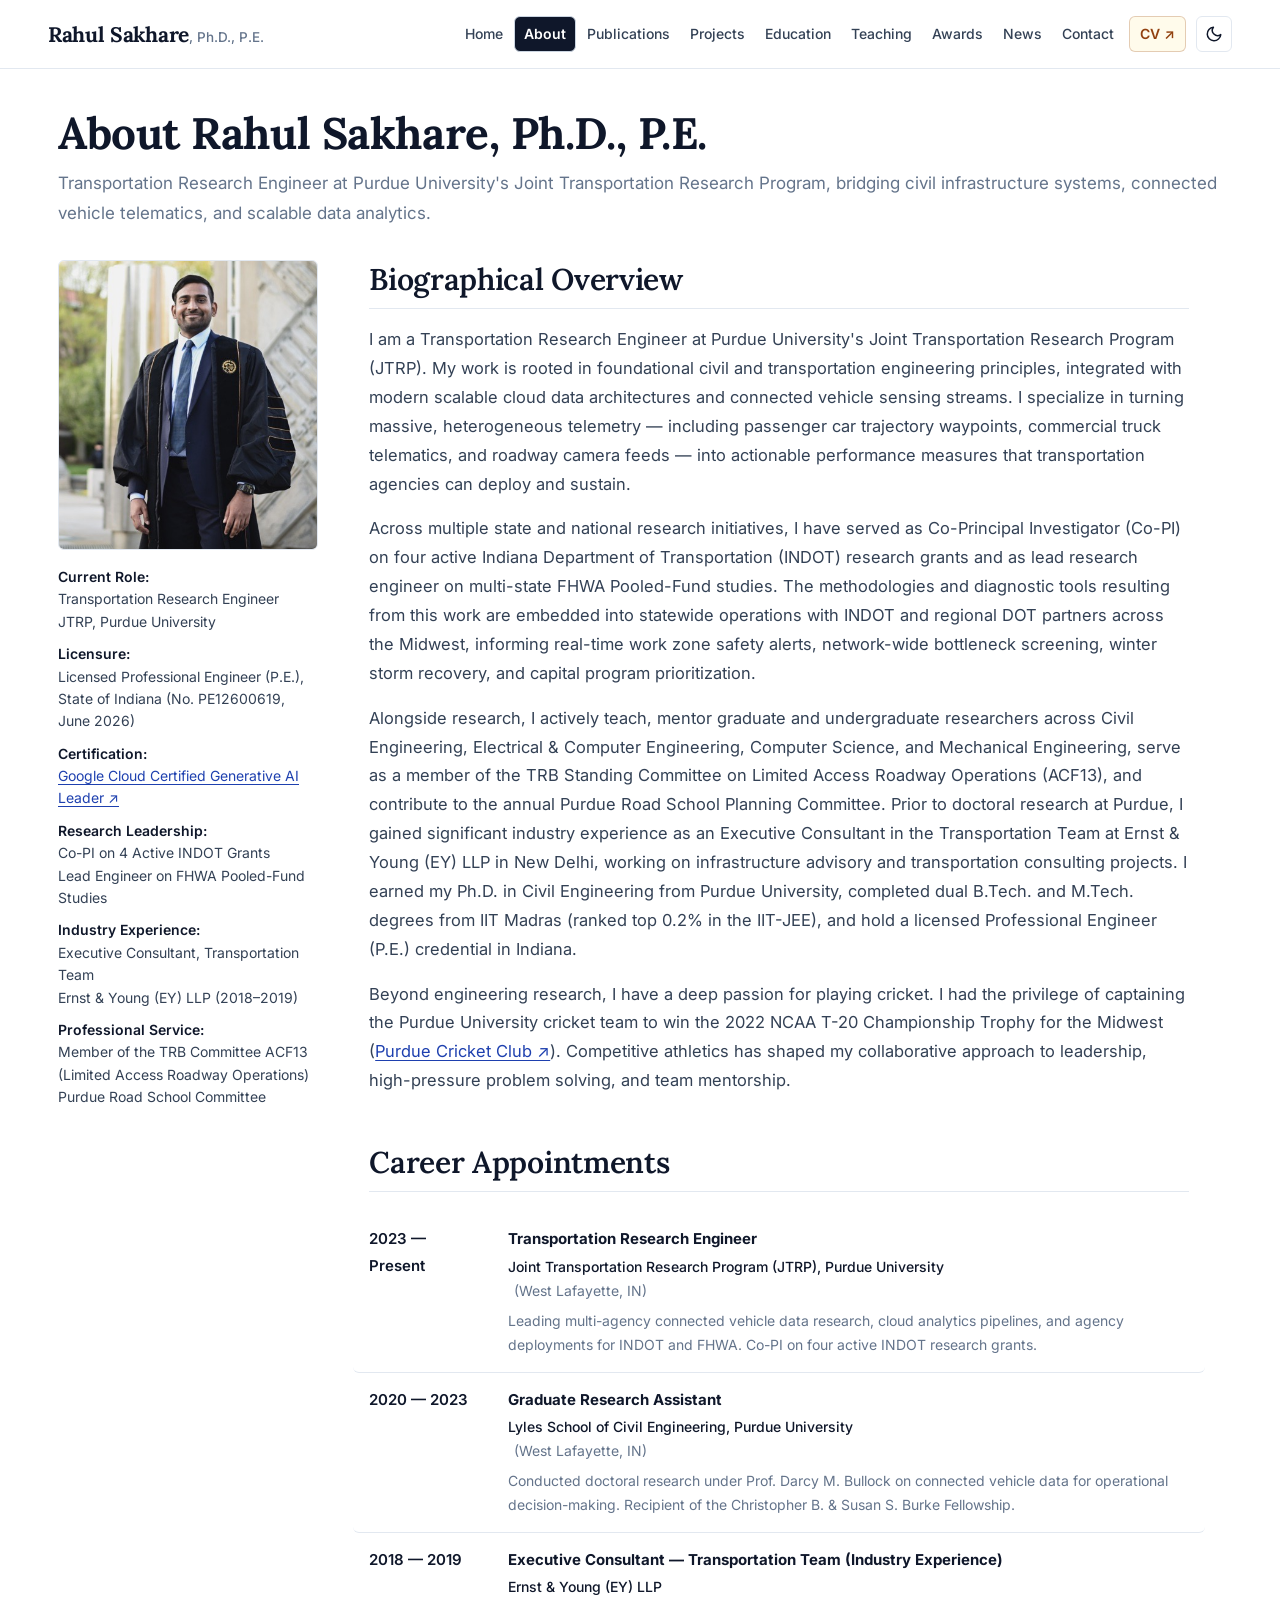
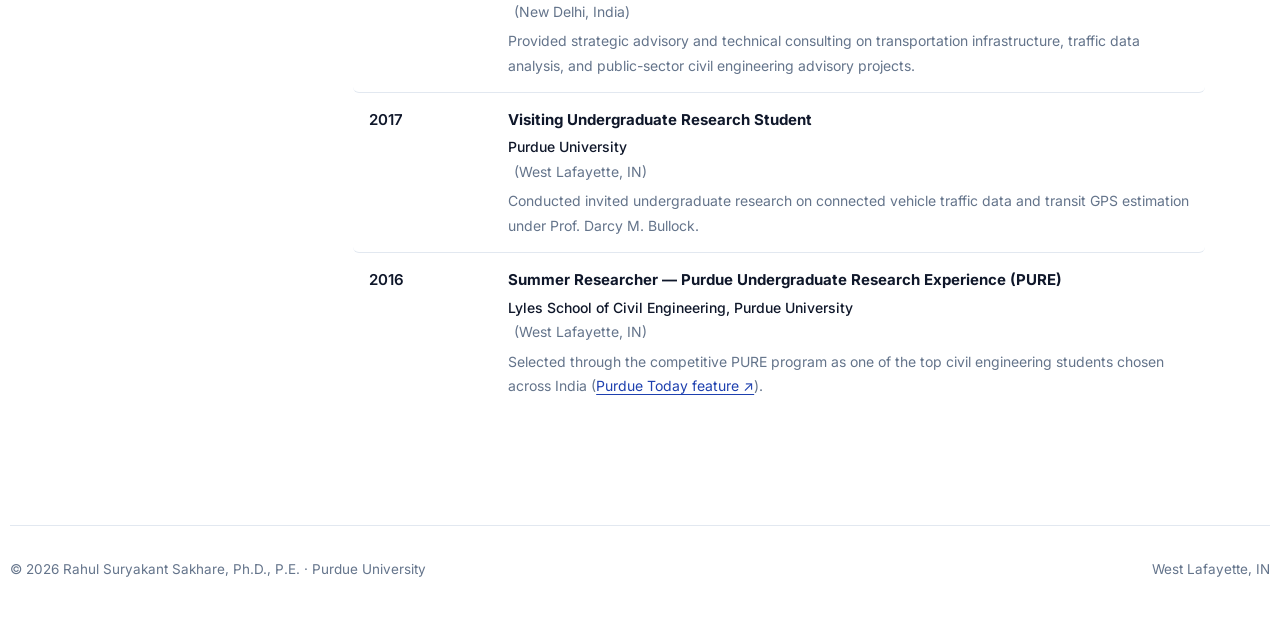
==== about.html @ 265e8f44 "Add distinct gold left border indicator for first-authored publications" ====
<!DOCTYPE html>
<html lang="en">
<head>
<meta charset="utf-8">
<meta name="viewport" content="width=device-width, initial-scale=1.0">
<title>About | Rahul Sakhare, Ph.D., P.E.</title>
<meta name="description" content="Biographical background, academic appointments, and research trajectory of Rahul Sakhare, Ph.D., P.E., Purdue University.">
<link rel="canonical" href="https://rahul-sakhare.github.io/research/about.html">

<!-- Open Graph / Social Sharing Meta Tags -->
<meta property="og:type" content="website">
<meta property="og:site_name" content="Rahul Sakhare, Ph.D., P.E. — Academic Research Profile">
<meta property="og:title" content="About | Rahul Sakhare, Ph.D., P.E.">
<meta property="og:description" content="Biographical background, academic appointments, and research trajectory of Rahul Sakhare, Ph.D., P.E., Purdue University.">
<meta property="og:url" content="https://rahul-sakhare.github.io/research/about.html">
<meta property="og:image" content="https://rahul-sakhare.github.io/research/assets/img/sakhare_headshot.jpg">
<meta property="og:image:alt" content="Portrait photograph of Rahul Sakhare, Ph.D., P.E., Transportation Research Engineer at Purdue University">
<meta property="og:image:width" content="1080">
<meta property="og:image:height" content="720">

<!-- Twitter Card Meta Tags -->
<meta name="twitter:card" content="summary_large_image">
<meta name="twitter:title" content="About | Rahul Sakhare, Ph.D., P.E.">
<meta name="twitter:description" content="Biographical background, academic appointments, and research trajectory of Rahul Sakhare, Ph.D., P.E., Purdue University.">
<meta name="twitter:image" content="https://rahul-sakhare.github.io/research/assets/img/sakhare_headshot.jpg">
<meta name="twitter:image:alt" content="Portrait photograph of Rahul Sakhare, Ph.D., P.E., Transportation Research Engineer at Purdue University">

<link rel="preconnect" href="https://fonts.googleapis.com">
<link rel="preconnect" href="https://fonts.gstatic.com" crossorigin>
<link href="https://fonts.googleapis.com/css2?family=Lora:ital,wght@0,500;0,600;0,700;1,400;1,500&family=Inter:wght@400;500;600;700&display=swap" rel="stylesheet">
<link rel="stylesheet" href="styles.css?v=9.3">
<script>
(function(){
  var t = localStorage.getItem('theme');
  if (!t) {
    t = window.matchMedia('(prefers-color-scheme: dark)').matches ? 'dark' : 'light';
  }
  document.documentElement.setAttribute('data-theme', t);
})();
</script>
</head>
<body class="sub"><header class="site-head" id="site-head">
  <nav class="wrap nav" aria-label="Primary">
    <a class="brand" href="index.html">Rahul Sakhare<span class="creds">, Ph.D., P.E.</span></a>
    <div class="nav-right">
      <ul class="nav-links"><li><a href="index.html">Home</a></li><li><a href="about.html" class="active">About</a></li><li><a href="publications.html">Publications</a></li><li><a href="projects.html">Projects</a></li><li><a href="education.html">Education</a></li><li><a href="teaching.html">Teaching</a></li><li><a href="awards.html">Awards</a></li><li><a href="news.html">News</a></li><li><a href="contact.html">Contact</a></li><li><a class="cv" href="assets/Sakhare_CV.pdf" target="_blank" rel="noopener">CV ↗</a></li></ul>
      <button class="theme-toggle" id="theme-toggle" aria-label="Toggle dark theme" title="Toggle dark theme" type="button">
        <svg class="icon-sun" viewBox="0 0 24 24" fill="none" stroke="currentColor" stroke-width="2" stroke-linecap="round" stroke-linejoin="round" aria-hidden="true"><circle cx="12" cy="12" r="4"></circle><path d="M12 2v2M12 20v2M4.93 4.93l1.41 1.41M17.66 17.66l1.41 1.41M2 12h2M20 12h2M6.34 17.66l-1.41 1.41M19.07 4.93l-1.41 1.41"></path></svg>
        <svg class="icon-moon" viewBox="0 0 24 24" fill="none" stroke="currentColor" stroke-width="2" stroke-linecap="round" stroke-linejoin="round" aria-hidden="true"><path d="M21 12.79A9 9 0 1 1 11.21 3 7 7 0 0 0 21 12.79z"></path></svg>
      </button>
      <button class="nav-toggle" aria-label="Menu" aria-expanded="false" type="button">☰</button>
    </div>
  </nav>
</header>
<main>
  <section class="wrap" style="padding-top:36px">
    <h1>About Rahul Sakhare, Ph.D., P.E.</h1>
    <p style="font-size:17px;color:var(--ink-muted);margin-bottom:32px">
      Transportation Research Engineer at Purdue University's Joint Transportation Research Program, bridging civil infrastructure systems, connected vehicle telematics, and scalable data analytics.
    </p>

    <div class="profile-grid">
      <aside class="profile-sidebar">
        <div class="profile-photo-frame portrait-frame">
          <img src="assets/img/sakhare_about.png" alt="Portrait photograph of Dr. Rahul Sakhare in Purdue University doctoral academic regalia (black gown and doctoral hood)" width="422" height="471">
        </div>
        <div class="profile-sidebar-meta">
          <p><b>Current Role:</b><br>Transportation Research Engineer<br>JTRP, Purdue University</p>
          <p><b>Licensure:</b><br>Licensed Professional Engineer (P.E.), State of Indiana (No. PE12600619, June 2026)</p>
          <p><b>Certification:</b><br><a href="https://www.credly.com/badges/5c0f6fa1-c2d6-4c57-a6d4-d926aecd16b2/public_url" target="_blank" rel="noopener">Google Cloud Certified Generative AI Leader ↗</a></p>
          <p><b>Research Leadership:</b><br>Co-PI on 4 Active INDOT Grants<br>Lead Engineer on FHWA Pooled-Fund Studies</p>
          <p><b>Industry Experience:</b><br>Executive Consultant, Transportation Team<br>Ernst &amp; Young (EY) LLP (2018–2019)</p>
          <p><b>Professional Service:</b><br>Member of the TRB Committee ACF13 (Limited Access Roadway Operations)<br>Purdue Road School Committee</p>
        </div>
      </aside>

      <div class="profile-bio">
        <h2>Biographical Overview</h2>
        <p>
          I am a Transportation Research Engineer at Purdue University's Joint Transportation Research Program (JTRP). My work is rooted in foundational civil and transportation engineering principles, integrated with modern scalable cloud data architectures and connected vehicle sensing streams. I specialize in turning massive, heterogeneous telemetry — including passenger car trajectory waypoints, commercial truck telematics, and roadway camera feeds — into actionable performance measures that transportation agencies can deploy and sustain.
        </p>
        <p>
          Across multiple state and national research initiatives, I have served as Co-Principal Investigator (Co-PI) on four active Indiana Department of Transportation (INDOT) research grants and as lead research engineer on multi-state FHWA Pooled-Fund studies. The methodologies and diagnostic tools resulting from this work are embedded into statewide operations with INDOT and regional DOT partners across the Midwest, informing real-time work zone safety alerts, network-wide bottleneck screening, winter storm recovery, and capital program prioritization.
        </p>
        <p>
          Alongside research, I actively teach, mentor graduate and undergraduate researchers across Civil Engineering, Electrical &amp; Computer Engineering, Computer Science, and Mechanical Engineering, serve as a member of the TRB Standing Committee on Limited Access Roadway Operations (ACF13), and contribute to the annual Purdue Road School Planning Committee. Prior to doctoral research at Purdue, I gained significant industry experience as an Executive Consultant in the Transportation Team at Ernst &amp; Young (EY) LLP in New Delhi, working on infrastructure advisory and transportation consulting projects. I earned my Ph.D. in Civil Engineering from Purdue University, completed dual B.Tech. and M.Tech. degrees from IIT Madras (ranked top 0.2% in the IIT-JEE), and hold a licensed Professional Engineer (P.E.) credential in Indiana.
        </p>
        <p>
          Beyond engineering research, I have a deep passion for playing cricket. I had the privilege of captaining the Purdue University cricket team to win the 2022 NCAA T-20 Championship Trophy for the Midwest (<a href="https://www.purduecricket.com/" target="_blank" rel="noopener">Purdue Cricket Club ↗</a>). Competitive athletics has shaped my collaborative approach to leadership, high-pressure problem solving, and team mentorship.
        </p>

        <h2>Career Appointments</h2>
        <ul class="award-list">
          <li class="award-item">
            <span class="award-yr">2023 — Present</span>
            <div class="award-desc">
              <b>Transportation Research Engineer</b>
              <div class="appt-inst">Joint Transportation Research Program (JTRP), Purdue University <span class="loc">(West Lafayette, IN)</span></div>
              <span>Leading multi-agency connected vehicle data research, cloud analytics pipelines, and agency deployments for INDOT and FHWA. Co-PI on four active INDOT research grants.</span>
            </div>
          </li>
          <li class="award-item">
            <span class="award-yr">2020 — 2023</span>
            <div class="award-desc">
              <b>Graduate Research Assistant</b>
              <div class="appt-inst">Lyles School of Civil Engineering, Purdue University <span class="loc">(West Lafayette, IN)</span></div>
              <span>Conducted doctoral research under Prof. Darcy M. Bullock on connected vehicle data for operational decision-making. Recipient of the Christopher B. &amp; Susan S. Burke Fellowship.</span>
            </div>
          </li>
          <li class="award-item">
            <span class="award-yr">2018 — 2019</span>
            <div class="award-desc">
              <b>Executive Consultant — Transportation Team (Industry Experience)</b>
              <div class="appt-inst">Ernst &amp; Young (EY) LLP <span class="loc">(New Delhi, India)</span></div>
              <span>Provided strategic advisory and technical consulting on transportation infrastructure, traffic data analysis, and public-sector civil engineering advisory projects.</span>
            </div>
          </li>
          <li class="award-item">
            <span class="award-yr">2017</span>
            <div class="award-desc">
              <b>Visiting Undergraduate Research Student</b>
              <div class="appt-inst">Purdue University <span class="loc">(West Lafayette, IN)</span></div>
              <span>Conducted invited undergraduate research on connected vehicle traffic data and transit GPS estimation under Prof. Darcy M. Bullock.</span>
            </div>
          </li>
          <li class="award-item">
            <span class="award-yr">2016</span>
            <div class="award-desc">
              <b>Summer Researcher — Purdue Undergraduate Research Experience (PURE)</b>
              <div class="appt-inst">Lyles School of Civil Engineering, Purdue University <span class="loc">(West Lafayette, IN)</span></div>
              <span>Selected through the competitive PURE program as one of the top civil engineering students chosen across India (<a href="https://www.purdue.edu/newsroom/archive/purduetoday/releases/2016/Q3/undergraduate-research-experience-for-indian-institute-of-technology-students-addresses-grand-challenges.html" target="_blank" rel="noopener">Purdue Today feature ↗</a>).</span>
            </div>
          </li>
        </ul>
      </div>
    </div>
  </section>
</main>
<footer class="wrap site-foot">
  <span>© 2026 Rahul Suryakant Sakhare, Ph.D., P.E. · Purdue University</span>
  <span>West Lafayette, IN</span>
</footer>
<script src="script.js?v=9.2"></script>
</body>
</html>
---- styles.css ----
/* ==========================================================================
   Rahul Sakhare, Ph.D., P.E. — Academic Research Profile
   Aesthetic: Refined Modern Scholar (Authentic Academic Minimalist)
   Typography: Lora (Editorial Serif Headings) + Inter (Crisp Scholarly Sans)
   ========================================================================== */

@import url('https://fonts.googleapis.com/css2?family=Lora:ital,wght@0,500;0,600;0,700;1,400;1,500&family=Inter:wght@400;500;600;700&display=swap');

:root {
  --font-serif: 'Lora', Georgia, 'Times New Roman', serif;
  --font-sans: 'Inter', system-ui, -apple-system, BlinkMacSystemFont, 'Segoe UI', Roboto, sans-serif;

  /* Color Palette — Natural, high-contrast scholarly tones (Light Theme) */
  --bg-page: #FFFFFF;
  --bg-subtle: #F8FAFC;
  --bg-inset: #F1F5F9;
  --bg-card: #FFFFFF;
  --bg-nav: rgba(255, 255, 255, 0.95);

  --ink-heading: #0F172A;     /* Deep slate / ink for authoritative headings */
  --ink-body: #334155;        /* Neutral slate-700 for comfortable, fatigue-free reading */
  --ink-muted: #64748B;       /* Secondary details, dates, and metadata */
  --ink-faint: #94A3B8;       /* Very subtle borders and inactive states */

  --border: #E2E8F0;          /* Clean hairline border */
  --border-strong: #CBD5E1;   /* Hover & interactive border */

  --accent-gold: #92400E;     /* Purdue warm bronze / gold */
  --accent-gold-bg: #FEF3C7;
  --link-color: #1E40AF;      /* Academic navy / royal blue */
  --link-hover: #0F172A;

  --nav-active-bg: #0F172A;
  --nav-active-ink: #FFFFFF;
  --cv-bg: #FFFBEB;
  --cv-border: rgba(146, 64, 14, 0.25);
  --cv-ink: var(--accent-gold);

  --bg-hover-item: rgba(15, 23, 42, 0.048); /* Subtle opaque highlight for clickable rows */
  --card-shadow: 0 2px 8px rgba(15, 23, 42, 0.04);

  --maxw: 1260px;
  color-scheme: light;
}

html[data-theme="dark"] {
  --bg-page: #0B0F17;         /* Deep obsidian/slate background */
  --bg-subtle: #131A28;       /* Subtle elevated surface */
  --bg-inset: #1A2234;        /* Inset containers / inputs */
  --bg-card: #131A28;         /* Card background */
  --bg-nav: rgba(11, 15, 23, 0.92); /* Sticky nav blur backdrop */

  --ink-heading: #F8FAFC;     /* Crisp slate-50 heading */
  --ink-body: #CBD5E1;        /* Highly readable slate-300 body text */
  --ink-muted: #94A3B8;       /* Slate-400 for dates, badges, meta */
  --ink-faint: #475569;       /* Slate-600 */

  --border: #1E293B;          /* Dark mode border */
  --border-strong: #334155;   /* Stronger border */

  --accent-gold: #F59E0B;     /* Vibrant Purdue gold/amber visible against dark */
  --accent-gold-bg: rgba(245, 158, 11, 0.16);
  --link-color: #60A5FA;      /* Radiant accessible sky/blue for links */
  --link-hover: #93C5FD;

  --nav-active-bg: #1E293B;
  --nav-active-ink: #F8FAFC;
  --cv-bg: rgba(245, 158, 11, 0.12);
  --cv-border: rgba(245, 158, 11, 0.35);
  --cv-ink: #FBBF24;

  --bg-hover-item: rgba(255, 255, 255, 0.06);
  --card-shadow: 0 2px 10px rgba(0, 0, 0, 0.45);
  color-scheme: dark;
}

* { box-sizing: border-box; }
html { scroll-behavior: smooth; }
@media (prefers-reduced-motion: reduce) { html { scroll-behavior: auto; } }

body {
  margin: 0;
  background: var(--bg-page);
  color: var(--ink-body);
  font-family: var(--font-sans);
  font-size: 16px;
  line-height: 1.72;
  -webkit-font-smoothing: antialiased;
  -moz-osx-font-smoothing: grayscale;
  text-rendering: optimizeLegibility;
  transition: background-color .2s ease, color .2s ease;
}

h1, h2, h3, h4, h5, h6 {
  font-family: var(--font-serif);
  color: var(--ink-heading);
  font-weight: 600;
  line-height: 1.28;
  margin-top: 0;
  letter-spacing: -0.01em;
}

h1 { font-size: clamp(34px, 4vw, 44px); margin-bottom: 8px; font-weight: 700; }
h2 { font-size: clamp(24px, 2.8vw, 30px); margin: 48px 0 16px; border-bottom: 1px solid var(--border); padding-bottom: 10px; }
h3 { font-size: 20px; margin: 24px 0 8px; }

p { margin: 0 0 18px; }
p:last-child { margin-bottom: 0; }

a {
  color: var(--link-color);
  text-decoration: underline;
  text-decoration-thickness: 1px;
  text-underline-offset: 3px;
  transition: color .15s ease, text-decoration-color .15s ease;
}
a:hover {
  color: var(--link-hover);
  text-decoration-thickness: 2px;
}

/* Global Container */
.wrap {
  width: 100%;
  max-width: var(--maxw);
  margin: 0 auto;
  padding: 0 clamp(24px, 4vw, 48px);
}

.ico {
  width: 16px;
  height: 16px;
  stroke: currentColor;
  fill: none;
  stroke-width: 1.8;
  stroke-linecap: round;
  stroke-linejoin: round;
  vertical-align: -2px;
  margin-right: 4px;
}

/* ==========================================================================
   HEADER & NAVIGATION — Clean, Understated Academic Bar
   ========================================================================== */
.site-head {
  background: var(--bg-nav);
  backdrop-filter: blur(10px);
  -webkit-backdrop-filter: blur(10px);
  border-bottom: 1px solid var(--border);
  position: sticky;
  top: 0;
  z-index: 50;
  transition: background-color .2s ease, border-color .2s ease;
}
.site-head .wrap {
  max-width: 1360px;
}
.nav {
  display: flex;
  align-items: center;
  justify-content: space-between;
  height: 68px;
  gap: 16px;
  position: relative;
}
.brand {
  font-family: var(--font-serif);
  font-size: 21px;
  font-weight: 700;
  color: var(--ink-heading);
  text-decoration: none;
  letter-spacing: -0.015em;
  display: inline-block;
  line-height: 1;
  white-space: nowrap;
  flex-shrink: 0;
}
.brand .creds {
  font-family: var(--font-sans);
  font-size: 13.5px;
  font-weight: 500;
  color: var(--ink-muted);
  letter-spacing: 0;
  white-space: nowrap;
}
.brand:hover {
  color: var(--link-color);
}

.nav-right {
  display: flex;
  align-items: center;
  gap: 10px;
  flex-shrink: 0;
}

.nav-links {
  display: flex;
  align-items: center;
  gap: 2px;
  list-style: none;
  margin: 0;
  padding: 0;
}
.nav-links a {
  display: inline-block;
  font-family: var(--font-sans);
  font-size: 14px;
  font-weight: 500;
  color: var(--ink-body);
  padding: 5px 9px;
  text-decoration: none;
  border-radius: 6px;
  white-space: nowrap;
  transition: all .15s ease;
}
.nav-links a:hover {
  background: var(--bg-hover-item);
  color: var(--ink-heading);
}
.nav-links a.active {
  font-weight: 600;
  color: var(--nav-active-ink);
  background: var(--nav-active-bg);
  border: 1px solid var(--border-strong);
}
.nav-links a.active:hover {
  background: var(--nav-active-bg);
  color: var(--nav-active-ink);
  opacity: 0.92;
}
.nav-links a.cv {
  font-weight: 600;
  color: var(--cv-ink);
  border: 1px solid var(--cv-border);
  background: var(--cv-bg);
  margin-left: 4px;
  padding: 5px 10px;
  white-space: nowrap;
}
.nav-links a.cv:hover {
  background: var(--accent-gold);
  color: #0F172A;
  border-color: var(--accent-gold);
}
html[data-theme="dark"] .nav-links a.cv:hover {
  color: #0B0F17;
}

/* Theme Toggle Button */
.theme-toggle {
  background: var(--bg-card);
  border: 1px solid var(--border);
  border-radius: 6px;
  width: 36px;
  height: 36px;
  display: inline-flex;
  align-items: center;
  justify-content: center;
  cursor: pointer;
  color: var(--ink-heading);
  transition: background-color .15s ease, border-color .15s ease, color .15s ease, transform .15s ease;
  padding: 0;
  flex-shrink: 0;
}
.theme-toggle:hover {
  background: var(--bg-hover-item);
  border-color: var(--border-strong);
  color: var(--accent-gold);
  transform: translateY(-1px);
}
.theme-toggle:active {
  transform: translateY(0);
}
.theme-toggle:focus-visible {
  outline: 2px solid var(--link-color);
  outline-offset: 2px;
}
.theme-toggle .icon-sun,
.theme-toggle .icon-moon {
  width: 18px;
  height: 18px;
  display: none;
}
html:not([data-theme="dark"]) .theme-toggle .icon-moon {
  display: block;
}
html[data-theme="dark"] .theme-toggle .icon-sun {
  display: block;
}

.nav-toggle {
  display: none;
  background: none;
  border: 1px solid var(--border);
  border-radius: 4px;
  width: 38px;
  height: 36px;
  cursor: pointer;
  color: var(--ink-heading);
  font-size: 18px;
}

/* ==========================================================================
   PROFILE HERO (HOME) — Authentic Two-Column Academic Presentation
   ========================================================================== */
.profile-section {
  padding: 44px 0 36px;
}
.profile-grid {
  display: grid;
  grid-template-columns: 260px 1fr;
  gap: clamp(32px, 4vw, 56px);
  align-items: start;
}

/* Left: Portrait & Academic Coordinates */
.profile-sidebar {
  display: flex;
  flex-direction: column;
  gap: 16px;
}
.profile-photo-frame {
  width: 100%;
  aspect-ratio: 1 / 1;
  border-radius: 6px;
  overflow: hidden;
  border: 1px solid var(--border);
  background: var(--bg-subtle);
}
.profile-photo-frame img {
  width: 100%;
  height: 100%;
  object-fit: cover;
  object-position: 70% 25%;
  display: block;
}
.profile-photo-frame.portrait-frame {
  aspect-ratio: 422 / 471;
}
.profile-photo-frame.portrait-frame img {
  object-position: center 15%;
}
.profile-sidebar-meta {
  font-size: 14px;
  line-height: 1.6;
  color: var(--ink-body);
}
.profile-sidebar-meta p {
  margin: 0 0 10px;
}
.profile-sidebar-meta b {
  color: var(--ink-heading);
  font-weight: 600;
}

/* Right: Name, Title, Quick Links, and Narrative Bio */
.profile-main h1 {
  margin: 0 0 4px;
}
.profile-title {
  font-size: 18px;
  color: var(--ink-heading);
  font-weight: 500;
  margin: 0 0 14px;
}
.profile-title span {
  color: var(--ink-muted);
}

.profile-links {
  display: flex;
  flex-wrap: wrap;
  gap: 10px 16px;
  font-size: 14.5px;
  margin: 0 0 24px;
  padding-bottom: 20px;
  border-bottom: 1px solid var(--border);
}
.profile-links a {
  display: inline-flex;
  align-items: center;
  font-weight: 500;
}

.profile-bio {
  font-size: 16.5px;
  line-height: 1.75;
  color: var(--ink-body);
  max-width: 82ch;
}
.profile-bio > h2:first-child,
.profile-bio > h1:first-child {
  margin-top: 0;
}
.profile-bio p {
  margin-bottom: 16px;
}

/* ==========================================================================
   RESEARCH THRUSTS — Structured Scholarly Pillars (GT, CMU, MIT Aligned)
   ========================================================================== */
.thrusts-container {
  display: flex;
  flex-direction: column;
  gap: 16px;
  margin: 20px 0 32px;
}
.thrust-card {
  border: 1px solid var(--border);
  border-left: 3.5px solid var(--accent-gold);
  border-radius: 4px;
  padding: 18px 22px;
  background: var(--bg-card);
  box-shadow: var(--card-shadow);
  transition: border-color .15s ease, box-shadow .15s ease, background-color .2s ease;
}
.thrust-card:hover {
  border-color: var(--border-strong);
  border-left-color: var(--accent-gold);
  box-shadow: 0 4px 14px rgba(15, 23, 42, 0.08);
}
.thrust-header {
  margin-bottom: 6px;
}
.thrust-label {
  display: inline-block;
  font-family: var(--font-sans);
  font-size: 11.5px;
  font-weight: 700;
  text-transform: uppercase;
  letter-spacing: .08em;
  color: var(--accent-gold);
  margin-bottom: 4px;
}
.thrust-card h3 {
  font-size: 18.5px;
  font-weight: 600;
  color: var(--ink-heading);
  margin: 0;
  line-height: 1.35;
}
.thrust-card p {
  font-size: 14.5px;
  line-height: 1.68;
  color: var(--ink-body);
  margin: 8px 0 12px;
}
.thrust-tags {
  display: flex;
  flex-wrap: wrap;
  gap: 6px 8px;
  align-items: center;
}
.thrust-tag {
  font-family: var(--font-sans);
  font-size: 12px;
  font-weight: 500;
  color: var(--ink-muted);
  background: var(--bg-subtle);
  border: 1px solid var(--border);
  padding: 2px 8px;
  border-radius: 3px;
  white-space: nowrap;
}

/* Understated Scholarly Metrics Line */
.metrics-summary-bar {
  background: var(--bg-subtle);
  border: 1px solid var(--border);
  border-radius: 6px;
  padding: 9px 14px;
  font-size: 13px;
  color: var(--ink-body);
  margin-top: 20px;
  display: flex;
  align-items: center;
  justify-content: space-between;
  gap: 12px;
  min-height: 38px;
}
.metrics-items {
  display: flex;
  align-items: center;
  gap: 8px;
  flex-wrap: nowrap;
  min-width: 0;
}
.metrics-items span {
  white-space: nowrap;
}
.metrics-summary-bar b {
  color: var(--ink-heading);
  font-weight: 600;
}
.metrics-summary-bar .dot {
  color: var(--border-strong);
  user-select: none;
}
.metrics-summary-bar a {
  color: inherit;
  text-decoration: underline;
  text-decoration-color: var(--border-strong);
  text-underline-offset: 3px;
  transition: color .15s ease, text-decoration-color .15s ease;
}
.metrics-summary-bar a:hover {
  color: var(--link-color);
  text-decoration-color: var(--link-color);
}
.metrics-summary-bar a b {
  transition: color .15s ease;
}
.metrics-summary-bar a:hover b {
  color: var(--link-color);
}
.metrics-summary-bar .stat-asof {
  font-size: 12px;
  color: var(--ink-muted);
  font-style: italic;
  white-space: nowrap;
  flex-shrink: 0;
}
@media (max-width: 900px) {
  .metrics-summary-bar {
    flex-wrap: wrap;
    gap: 8px 12px;
    padding: 10px 14px;
  }
  .metrics-items {
    flex-wrap: wrap;
    gap: 6px 8px;
  }
  .metrics-summary-bar .stat-asof {
    margin-left: auto;
  }
}
@media (max-width: 600px) {
  .metrics-summary-bar .stat-asof {
    margin-left: 0;
    width: 100%;
    margin-top: 2px;
  }
}

/* ==========================================================================
   RECENT NEWS (HOME & NEWS PAGE) — Clean Chronological Stream
   ========================================================================== */
.news-feed {
  display: flex;
  flex-direction: column;
  gap: 6px;
  margin: 20px 0 36px;
}
.news-entry {
  display: grid;
  grid-template-columns: 100px 1fr;
  gap: 20px;
  align-items: baseline;
  font-size: 15px;
  line-height: 1.65;
  padding: 10px 14px;
  margin: 0 -14px;
  border-radius: 6px;
  text-decoration: none;
  color: var(--ink-body);
  transition: background-color 0.18s ease;
}
a.news-entry,
.news-entry.has-link {
  cursor: pointer;
}
a.news-entry:hover,
.news-entry.has-link:hover {
  background-color: var(--bg-hover-item);
}
a.news-entry:hover .news-content b,
.news-entry.has-link:hover .news-content b {
  color: var(--link-color);
  text-decoration: underline;
  text-underline-offset: 2px;
}
.news-date {
  font-family: var(--font-sans);
  font-size: 13.5px;
  font-weight: 600;
  color: var(--ink-muted);
}
.news-content b {
  color: var(--ink-heading);
}

/* ==========================================================================
   SELECTED & FULL PUBLICATIONS — Scholarly Citation Typesetting
   ========================================================================== */
.pub-legend {
  display: flex;
  flex-wrap: wrap;
  gap: 12px 20px;
  align-items: center;
  font-size: 13.5px;
  color: var(--ink-muted);
  padding: 10px 16px;
  background: var(--bg-card);
  border: 1px solid var(--border);
  border-radius: 6px;
  margin: 0 0 20px;
}
.pub-legend-item {
  display: inline-flex;
  align-items: center;
  gap: 8px;
}
.pub-legend-indicator {
  display: inline-block;
  width: 14px;
  height: 14px;
  border-radius: 3px;
  background: var(--accent-gold);
}
.pub-toolbar {
  margin: 0 0 32px;
  display: flex;
  flex-direction: column;
  gap: 14px;
}
.pub-search-wrap {
  position: relative;
  width: 100%;
}
.pub-search-ico {
  position: absolute;
  left: 14px;
  top: 50%;
  transform: translateY(-50%);
  width: 16px;
  height: 16px;
  color: var(--ink-muted);
}
.pub-search-input {
  width: 100%;
  font-family: var(--font-sans);
  font-size: 14.5px;
  padding: 10px 38px 10px 38px;
  background: var(--bg-card);
  border: 1px solid var(--border);
  border-radius: 4px;
  color: var(--ink-heading);
  outline: none;
  transition: border-color .15s ease, background-color .2s ease;
}
.pub-search-input:focus {
  border-color: var(--ink-heading);
}
.pub-clear-btn {
  position: absolute;
  right: 12px;
  top: 50%;
  transform: translateY(-50%);
  background: none;
  border: none;
  color: var(--ink-muted);
  cursor: pointer;
  font-size: 14px;
  display: none;
}
.pub-clear-btn.visible { display: block; }

.filters {
  display: flex;
  flex-wrap: wrap;
  gap: 6px;
}
.filter {
  font-family: var(--font-sans);
  font-size: 13px;
  font-weight: 500;
  background: var(--bg-card);
  border: 1px solid var(--border);
  border-radius: 4px;
  padding: 4px 12px;
  color: var(--ink-body);
  cursor: pointer;
  transition: all .15s ease;
}
.filter:hover {
  background: var(--bg-hover-item);
  border-color: var(--border-strong);
}
.filter.active {
  background: var(--ink-heading);
  color: var(--bg-page);
  border-color: var(--ink-heading);
}
.filter .c {
  font-size: 11.5px;
  opacity: .8;
  margin-left: 4px;
}

.pub-group {
  margin-bottom: 40px;
}
.pub-group.hidden { display: none; }
.pub-group h2 {
  font-size: 22px;
  margin-top: 36px;
}
.pub-group .gcount {
  font-size: 13px;
  color: var(--ink-muted);
  margin-bottom: 16px;
}

.pub-list {
  display: flex;
  flex-direction: column;
}
.pub {
  display: grid;
  grid-template-columns: 60px 1fr;
  gap: 20px;
  padding: 16px 16px 16px 13px;
  margin: 0 -16px;
  border-bottom: 1px solid var(--border);
  border-left: 3px solid transparent;
  border-radius: 6px;
  align-items: baseline;
  transition: background-color 0.18s ease, border-left-color 0.18s ease;
}
.pub:last-child { border-bottom: none; }
.pub.is-first-author {
  border-left-color: var(--accent-gold);
}
.pub.has-link {
  cursor: pointer;
}
.pub.has-link:hover {
  background-color: var(--bg-hover-item);
}
.pub.has-link:hover .cite b {
  color: var(--link-color);
}
.pub.has-link:hover .pub-doi {
  color: var(--link-hover);
}
.pub .yr {
  font-size: 13.5px;
  font-weight: 600;
  color: var(--ink-muted);
}
.pub .cite {
  font-size: 15px;
  line-height: 1.68;
  color: var(--ink-body);
  margin: 0 0 8px;
}
.pub .cite b {
  color: var(--ink-heading);
  font-weight: 600;
  transition: color 0.15s ease;
}
.pub .badge {
  font-family: var(--font-sans);
  font-size: 11px;
  font-weight: 600;
  text-transform: uppercase;
  background: var(--accent-gold-bg);
  color: var(--accent-gold);
  padding: 2px 7px;
  border-radius: 3px;
  margin-left: 8px;
  letter-spacing: .04em;
  vertical-align: middle;
}
.pub-note {
  font-size: 13.5px;
  line-height: 1.55;
  color: var(--ink-muted);
  margin: -2px 0 10px;
}
.pub-note b {
  color: var(--ink-body);
  font-weight: 600;
}

.pub-actions {
  display: flex;
  flex-wrap: wrap;
  gap: 12px;
  font-size: 13px;
  align-items: center;
}
.pub-doi {
  font-weight: 500;
  color: var(--link-color);
  text-decoration: underline;
  text-underline-offset: 2px;
}
.btn-bib {
  font-family: var(--font-sans);
  font-size: 12.5px;
  font-weight: 500;
  background: none;
  border: 1px solid var(--border);
  color: var(--ink-muted);
  padding: 2px 8px;
  border-radius: 3px;
  cursor: pointer;
  transition: all .15s ease;
}
.btn-bib:hover {
  background: var(--bg-hover-item);
  border-color: var(--ink-heading);
  color: var(--ink-heading);
}
.btn-bib.copied {
  background: #ECFDF5;
  color: #065F46;
  border-color: #A7F3D0;
}
html[data-theme="dark"] .btn-bib.copied {
  background: rgba(16, 185, 129, 0.2);
  color: #34D399;
  border-color: rgba(52, 211, 153, 0.4);
}

/* ==========================================================================
   PROJECTS & SPONSORED RESEARCH — Scholarly Grant Portfolio
   ========================================================================== */
.projects-summary-bar {
  display: flex;
  flex-wrap: wrap;
  gap: 20px 40px;
  align-items: center;
  padding: 16px 24px;
  background: var(--bg-subtle);
  border: 1px solid var(--border);
  border-radius: 6px;
  margin-bottom: 24px;
}
.projects-stat {
  display: flex;
  flex-direction: column;
}
.projects-stat .num {
  font-family: var(--font-serif);
  font-size: 26px;
  font-weight: 700;
  color: var(--ink-heading);
  line-height: 1.1;
}
.projects-stat .lbl {
  font-size: 12px;
  text-transform: uppercase;
  letter-spacing: .05em;
  color: var(--ink-muted);
  font-weight: 600;
  margin-top: 2px;
}

.projects-legend {
  display: flex;
  flex-wrap: wrap;
  gap: 12px 24px;
  align-items: center;
  font-size: 13.5px;
  color: var(--ink-muted);
  padding: 12px 18px;
  background: var(--bg-card);
  border: 1px solid var(--border);
  border-radius: 6px;
  margin-bottom: 28px;
}
.legend-title {
  font-weight: 700;
  color: var(--ink-heading);
  text-transform: uppercase;
  font-size: 11.5px;
  letter-spacing: .06em;
}
.legend-item {
  display: inline-flex;
  align-items: center;
  gap: 6px;
}

.projects-toolbar {
  margin: 0 0 28px;
  display: flex;
  flex-direction: column;
  gap: 12px;
}
.filter-group {
  display: flex;
  flex-wrap: wrap;
  align-items: center;
  gap: 8px;
}
.filter-group-label {
  font-size: 12px;
  font-weight: 700;
  text-transform: uppercase;
  letter-spacing: .05em;
  color: var(--ink-muted);
  min-width: 65px;
}

.project-card {
  border: 1px solid var(--border);
  border-radius: 6px;
  background: var(--bg-card);
  padding: 24px 28px;
  margin-bottom: 20px;
  transition: border-color .15s ease, box-shadow .15s ease;
  position: relative;
  box-shadow: var(--card-shadow);
}
.project-card:hover {
  border-color: var(--border-strong);
  box-shadow: 0 4px 16px rgba(15, 23, 42, 0.06);
}

.project-card.role-copi {
  border-left: 4px solid var(--accent-gold);
}
.project-card.role-re {
  border-left: 4px solid var(--link-color);
}
.project-card.role-gra {
  border-left: 4px solid var(--ink-muted);
}

.proj-top {
  display: flex;
  flex-wrap: wrap;
  align-items: center;
  justify-content: space-between;
  gap: 10px;
  margin-bottom: 12px;
}
.proj-tags {
  display: flex;
  flex-wrap: wrap;
  align-items: center;
  gap: 8px;
}
.proj-code {
  font-family: var(--font-sans);
  font-size: 12px;
  font-weight: 700;
  text-transform: uppercase;
  letter-spacing: .04em;
  padding: 3px 8px;
  border-radius: 4px;
  background: var(--bg-inset);
  color: var(--ink-heading);
  border: 1px solid var(--border);
}
.proj-role-badge {
  font-family: var(--font-sans);
  font-size: 12px;
  font-weight: 600;
  padding: 3px 10px;
  border-radius: 12px;
  display: inline-flex;
  align-items: center;
  gap: 4px;
}
.proj-role-badge.badge-copi {
  background: var(--accent-gold-bg);
  color: var(--accent-gold);
  border: 1px solid rgba(146, 64, 14, 0.35);
}
html[data-theme="dark"] .proj-role-badge.badge-copi {
  background: rgba(245, 158, 11, 0.15);
  color: #FBBF24;
  border-color: rgba(245, 158, 11, 0.35);
}
.proj-role-badge.badge-re {
  background: #EFF6FF;
  color: #1E40AF;
  border: 1px solid #BFDBFE;
}
html[data-theme="dark"] .proj-role-badge.badge-re {
  background: rgba(30, 64, 175, 0.2);
  color: #93C5FD;
  border-color: rgba(59, 130, 246, 0.3);
}
.proj-role-badge.badge-gra {
  background: var(--bg-inset);
  color: var(--ink-muted);
  border: 1px solid var(--border);
}

.proj-meta-right {
  display: flex;
  align-items: center;
  gap: 12px;
}
.proj-period {
  font-size: 13.5px;
  font-weight: 600;
  color: var(--ink-muted);
}
.proj-funding {
  font-size: 13px;
  font-weight: 700;
  color: var(--accent-gold);
  background: var(--accent-gold-bg);
  padding: 3px 9px;
  border-radius: 4px;
  border: 1px solid rgba(146, 64, 14, 0.25);
}
html[data-theme="dark"] .proj-funding {
  background: rgba(245, 158, 11, 0.15);
  color: #FBBF24;
  border-color: rgba(245, 158, 11, 0.3);
}

.project-card h3 {
  font-size: 19px;
  font-weight: 700;
  margin: 0 0 8px;
  line-height: 1.38;
  color: var(--ink-heading);
}

.proj-meta-line {
  font-size: 13.5px;
  line-height: 1.6;
  color: var(--ink-muted);
  margin-bottom: 12px;
}
.proj-meta-line b {
  color: var(--ink-heading);
}

.proj-desc {
  font-size: 15px;
  line-height: 1.68;
  color: var(--ink-body);
  margin-bottom: 16px;
}

.proj-links {
  display: flex;
  flex-wrap: wrap;
  gap: 8px;
  padding-top: 14px;
  border-top: 1px solid var(--border);
}
.proj-link-btn {
  display: inline-flex;
  align-items: center;
  gap: 5px;
  font-size: 13px;
  font-weight: 600;
  color: var(--link-color);
  background: var(--bg-inset);
  border: 1px solid var(--border);
  padding: 5px 12px;
  border-radius: 4px;
  text-decoration: none;
  transition: all .15s ease;
}
.proj-link-btn:hover {
  background: var(--ink-heading);
  color: var(--bg-page);
  border-color: var(--ink-heading);
}
html[data-theme="dark"] .proj-link-btn:hover {
  background: #2563EB;
  color: #FFFFFF;
  border-color: #2563EB;
}

/* ==========================================================================
   EDUCATION & DEGREES — Clean Academic CV Style
   ========================================================================== */
.edu-entry {
  padding: 24px 0;
  border-bottom: 1px solid var(--border);
  display: grid;
  grid-template-columns: 220px 1fr;
  gap: 32px;
  align-items: baseline;
}
.edu-entry:last-child { border-bottom: none; }
.edu-meta {
  font-size: 13.5px;
  color: var(--ink-muted);
}
.edu-meta .yr {
  font-size: 14.5px;
  font-weight: 600;
  color: var(--ink-heading);
  display: block;
  margin-bottom: 2px;
}
.edu-detail h3 {
  font-size: 19px;
  font-weight: 700;
  margin: 0 0 4px;
}
.edu-detail .inst {
  font-size: 15px;
  font-weight: 500;
  color: var(--ink-heading);
  margin-bottom: 8px;
}
.edu-detail p {
  font-size: 14.5px;
  line-height: 1.65;
  color: var(--ink-body);
  margin: 0 0 6px;
}

/* ==========================================================================
   TEACHING & MENTORSHIP
   ========================================================================== */
.teaching-quote {
  font-family: var(--font-serif);
  font-size: 18px;
  font-style: italic;
  line-height: 1.7;
  color: var(--ink-heading);
  border-left: 3px solid var(--accent-gold);
  padding: 4px 0 4px 24px;
  margin: 24px 0 36px;
}

.teach-grid {
  display: grid;
  grid-template-columns: repeat(auto-fit, minmax(320px, 1fr));
  gap: 28px;
  margin: 24px 0 48px;
}
.teach-item {
  border: 1px solid var(--border);
  padding: 22px;
  border-radius: 4px;
  background: var(--bg-card);
  box-shadow: var(--card-shadow);
  transition: background-color .2s ease, border-color .15s ease;
}
.teach-item .level {
  font-size: 12px;
  font-weight: 600;
  text-transform: uppercase;
  letter-spacing: .06em;
  color: var(--accent-gold);
  margin-bottom: 6px;
  display: block;
}
.teach-item h3 {
  font-size: 18px;
  margin: 0 0 8px;
}
.teach-item p {
  font-size: 14px;
  line-height: 1.6;
  color: var(--ink-body);
  margin: 0;
}

.mentee-table {
  width: 100%;
  border-collapse: collapse;
  font-size: 14.5px;
  margin: 20px 0 44px;
}
.mentee-table th {
  text-align: left;
  font-family: var(--font-sans);
  font-weight: 600;
  font-size: 13px;
  color: var(--ink-heading);
  border-bottom: 2px solid var(--border);
  padding: 10px 14px;
  background: var(--bg-subtle);
}
.mentee-table td {
  padding: 12px 14px;
  border-bottom: 1px solid var(--border);
  vertical-align: top;
  color: var(--ink-body);
}
.mentee-table tr:last-child td { border-bottom: none; }
.mentee-table b { color: var(--ink-heading); }

/* ==========================================================================
   AWARDS TIMELINE
   ========================================================================== */
.award-list {
  list-style: none;
  padding: 0;
  margin: 20px 0 48px;
  display: flex;
  flex-direction: column;
}
.award-list > li {
  list-style: none;
}
.award-item {
  display: grid;
  grid-template-columns: 115px 1fr;
  gap: 24px;
  padding: 14px 16px;
  margin: 0 -16px;
  border-bottom: 1px solid var(--border);
  border-radius: 6px;
  align-items: baseline;
  font-size: 15px;
  text-decoration: none;
  color: var(--ink-body);
  transition: background-color 0.18s ease;
}
.award-list > li:last-child .award-item,
.award-item:last-child {
  border-bottom: none;
}
a.award-item,
.award-item.has-link {
  cursor: pointer;
}
a.award-item:hover,
.award-item.has-link:hover {
  background-color: var(--bg-hover-item);
}
a.award-item:hover .award-desc b,
.award-item.has-link:hover .award-desc b {
  color: var(--link-color);
  text-decoration: underline;
  text-underline-offset: 2px;
}
.award-yr {
  font-weight: 600;
  color: var(--ink-heading);
}
.award-desc b {
  color: var(--ink-heading);
  transition: color 0.15s ease;
}
.award-desc .appt-inst {
  font-size: 14px;
  font-weight: 500;
  color: var(--ink-heading);
  margin: 2px 0 5px;
  display: block;
}
.award-desc .appt-inst .loc {
  color: var(--ink-muted);
  font-weight: 400;
  margin-left: 6px;
}
.award-desc span {
  color: var(--ink-muted);
  font-size: 14px;
  display: block;
}
.award-desc .ext-hint {
  font-size: 13px;
  color: var(--link-color);
  font-weight: 500;
  margin-left: 4px;
  text-decoration: none;
  display: inline-block;
}
div.award-item:not(.has-link) {
  cursor: default;
}

/* ==========================================================================
   CONTACT PAGE
   ========================================================================== */
.contact-quote {
  font-family: var(--font-serif);
  font-size: 18px;
  font-style: italic;
  line-height: 1.6;
  color: var(--ink-heading);
  border-left: 3px solid var(--accent-gold);
  padding: 4px 0 4px 20px;
  margin: 0 0 32px;
  max-width: 85ch;
}
.contact-quote cite {
  display: block;
  font-family: var(--font-sans);
  font-size: 13.5px;
  font-style: normal;
  font-weight: 500;
  color: var(--ink-muted);
  margin-top: 6px;
  letter-spacing: .01em;
}
.contact-layout {
  display: grid;
  grid-template-columns: 1fr 1fr;
  gap: 48px;
  margin-top: 24px;
}
.contact-block h3 {
  font-size: 18px;
  margin: 0 0 10px;
}
.contact-block p {
  font-size: 15px;
  line-height: 1.68;
}

.contact-form {
  display: flex;
  flex-direction: column;
  gap: 12px;
}
.contact-form input, .contact-form textarea {
  width: 100%;
  font-family: var(--font-sans);
  font-size: 14.5px;
  padding: 10px 12px;
  border: 1px solid var(--border);
  border-radius: 4px;
  outline: none;
  background: var(--bg-card);
  color: var(--ink-heading);
  transition: border-color .15s ease, background-color .2s ease;
}
.contact-form input:focus, .contact-form textarea:focus {
  border-color: var(--ink-heading);
}
.contact-form textarea {
  height: 120px;
  resize: vertical;
}
.btn-submit {
  align-self: flex-start;
  font-family: var(--font-sans);
  font-weight: 600;
  font-size: 14px;
  background: var(--ink-heading);
  color: var(--bg-page);
  border: none;
  padding: 8px 18px;
  border-radius: 4px;
  cursor: pointer;
  transition: background .15s ease;
}
.btn-submit:hover {
  background: var(--link-color);
  color: #FFFFFF;
}
html[data-theme="dark"] .btn-submit {
  background: #2563EB;
  color: #FFFFFF;
}
html[data-theme="dark"] .btn-submit:hover {
  background: #1D4ED8;
}

/* ==========================================================================
   MEDIA / IN THE PRESS
   ========================================================================== */
.media-list {
  display: flex;
  flex-direction: column;
  margin-top: 20px;
}
.mi {
  display: grid;
  grid-template-columns: 200px 1fr 110px;
  gap: 20px;
  padding: 14px 16px;
  margin: 0 -16px;
  border-bottom: 1px solid var(--border);
  border-radius: 6px;
  font-size: 15px;
  align-items: baseline;
  text-decoration: none;
  color: var(--ink-body);
  transition: background-color 0.18s ease;
}
.mi:last-child {
  border-bottom: none;
}
a.mi,
.mi.has-link {
  cursor: pointer;
}
a.mi:hover,
.mi.has-link:hover {
  background-color: var(--bg-hover-item);
}
a.mi:hover .title,
.mi.has-link:hover .title {
  color: var(--link-color);
  text-decoration: underline;
  text-underline-offset: 2px;
}
div.mi:not(.has-link) {
  cursor: default;
}
.mi .outlet {
  font-weight: 600;
  color: var(--ink-heading);
}
.mi .title {
  color: var(--ink-heading);
  transition: color 0.15s ease;
}
.mi .note {
  display: block;
  font-size: 13.5px;
  color: var(--ink-muted);
  margin-top: 3px;
  line-height: 1.5;
}
.mi .date {
  font-size: 13px;
  color: var(--ink-muted);
  text-align: right;
  white-space: nowrap;
}

/* U.S. DOT ITS JPO Features — Subtle distinguished tint to stand out silently */
.mi.usdot-feature {
  background-color: rgba(30, 64, 175, 0.04);
  border-left: 3px solid rgba(30, 64, 175, 0.4);
  padding-left: 13px;
  border-radius: 4px 6px 6px 4px;
}
.mi.usdot-feature:hover {
  background-color: rgba(30, 64, 175, 0.08);
  border-left-color: var(--link-color);
}
html[data-theme="dark"] .mi.usdot-feature {
  background-color: rgba(96, 165, 250, 0.065);
  border-left: 3px solid rgba(96, 165, 250, 0.5);
}
html[data-theme="dark"] .mi.usdot-feature:hover {
  background-color: rgba(96, 165, 250, 0.12);
  border-left-color: #60A5FA;
}

/* ==========================================================================
   FOOTER
   ========================================================================== */
.site-foot {
  border-top: 1px solid var(--border);
  padding: 32px 0 48px;
  margin-top: 64px;
  font-size: 13.5px;
  color: var(--ink-muted);
  display: flex;
  justify-content: space-between;
  align-items: center;
  flex-wrap: wrap;
  gap: 12px;
}
.site-foot a {
  color: inherit;
  text-decoration: underline;
  text-decoration-color: var(--border-strong);
  text-underline-offset: 3px;
  transition: color .15s ease, text-decoration-color .15s ease;
}
.site-foot a:hover {
  color: var(--link-color);
  text-decoration-color: var(--link-color);
}

.hidden { display: none !important; }

/* ==========================================================================
   RESPONSIVENESS
   ========================================================================== */
@media (max-width: 860px) {
  .profile-grid {
    grid-template-columns: 1fr;
    gap: 24px;
  }
  .profile-sidebar {
    max-width: 240px;
  }
  .research-bullets {
    grid-template-columns: 1fr;
  }
  .contact-layout {
    grid-template-columns: 1fr;
    gap: 32px;
  }
  .edu-entry {
    grid-template-columns: 1fr;
    gap: 8px;
  }
}

@media (max-width: 1040px) {
  .nav-toggle { display: block; }
  .nav-links {
    display: none;
    position: absolute;
    top: 68px;
    left: 0;
    right: 0;
    background: var(--bg-card);
    border-bottom: 1px solid var(--border);
    padding: 16px 24px;
    flex-direction: column;
    align-items: flex-start;
    gap: 8px;
    box-shadow: 0 8px 24px rgba(0,0,0,0.25);
  }
  .nav-links.open { display: flex; }
  .nav-links a { width: 100%; }
  .nav-links a.cv { margin-left: 0; }
  .pub { grid-template-columns: 1fr; gap: 6px; padding: 14px 10px; margin: 0 -10px; }
  .news-entry { grid-template-columns: 1fr; gap: 4px; padding: 10px 10px; margin: 0 -10px; }
  .award-item { grid-template-columns: 1fr; gap: 4px; padding: 12px 10px; margin: 0 -10px; }
  .mi { grid-template-columns: 1fr; gap: 4px; padding: 12px 10px; margin: 0 -10px; }
  .mi .date { text-align: left; }
}
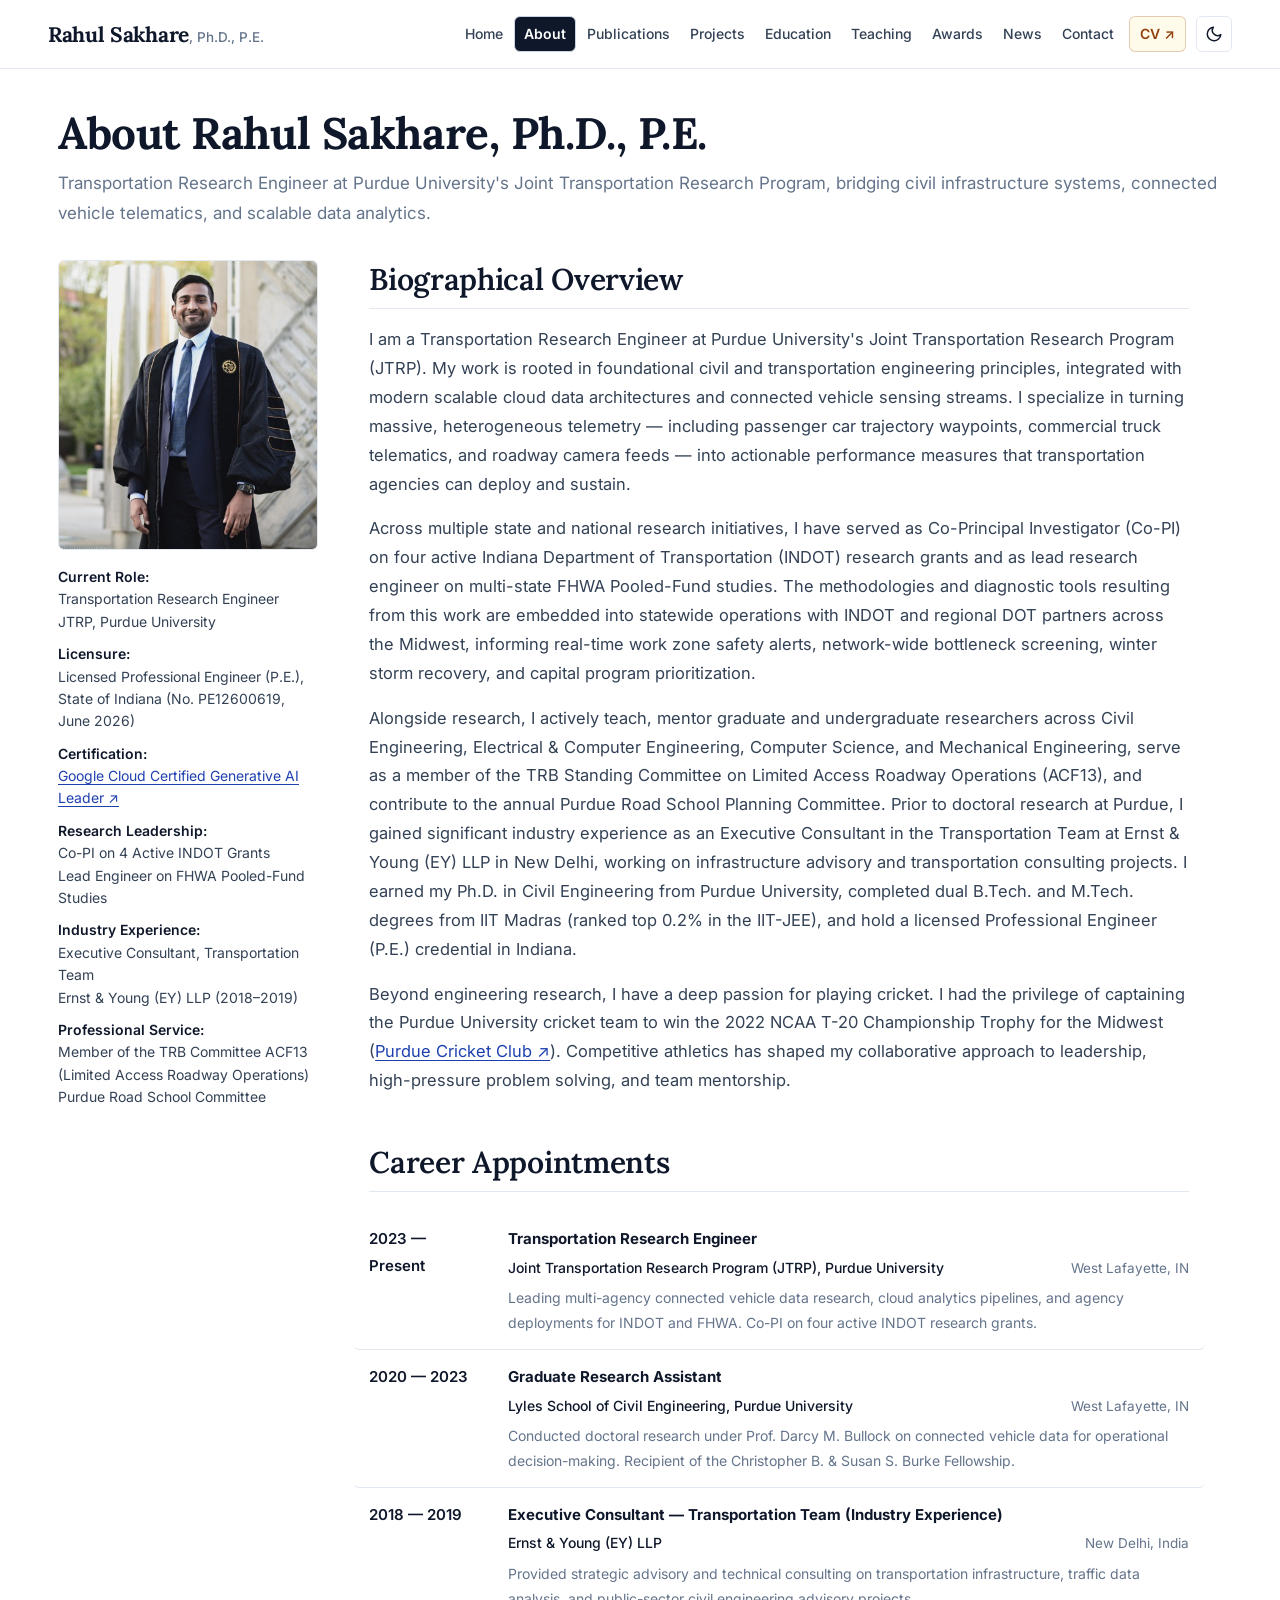
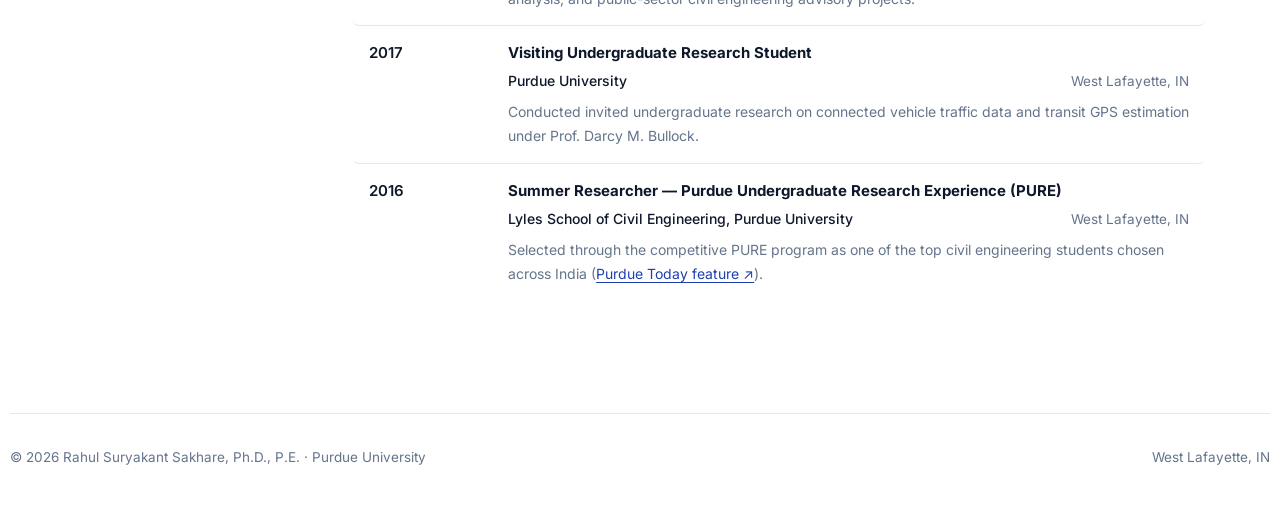
==== commit b25575df: "Refactor career appointments layout with clean right-aligned location and no brackets" ====
--- a/about.html
+++ b/about.html
@@ -28,7 +28,7 @@
 <link rel="preconnect" href="https://fonts.googleapis.com">
 <link rel="preconnect" href="https://fonts.gstatic.com" crossorigin>
 <link href="https://fonts.googleapis.com/css2?family=Lora:ital,wght@0,500;0,600;0,700;1,400;1,500&family=Inter:wght@400;500;600;700&display=swap" rel="stylesheet">
-<link rel="stylesheet" href="styles.css?v=9.3">
+<link rel="stylesheet" href="styles.css?v=9.4">
 <script>
 (function(){
   var t = localStorage.getItem('theme');
@@ -95,7 +95,10 @@
             <span class="award-yr">2023 — Present</span>
             <div class="award-desc">
               <b>Transportation Research Engineer</b>
-              <div class="appt-inst">Joint Transportation Research Program (JTRP), Purdue University <span class="loc">(West Lafayette, IN)</span></div>
+              <div class="appt-inst">
+                <span class="inst-name">Joint Transportation Research Program (JTRP), Purdue University</span>
+                <span class="loc">West Lafayette, IN</span>
+              </div>
               <span>Leading multi-agency connected vehicle data research, cloud analytics pipelines, and agency deployments for INDOT and FHWA. Co-PI on four active INDOT research grants.</span>
             </div>
           </li>
@@ -103,7 +106,10 @@
             <span class="award-yr">2020 — 2023</span>
             <div class="award-desc">
               <b>Graduate Research Assistant</b>
-              <div class="appt-inst">Lyles School of Civil Engineering, Purdue University <span class="loc">(West Lafayette, IN)</span></div>
+              <div class="appt-inst">
+                <span class="inst-name">Lyles School of Civil Engineering, Purdue University</span>
+                <span class="loc">West Lafayette, IN</span>
+              </div>
               <span>Conducted doctoral research under Prof. Darcy M. Bullock on connected vehicle data for operational decision-making. Recipient of the Christopher B. &amp; Susan S. Burke Fellowship.</span>
             </div>
           </li>
@@ -111,7 +117,10 @@
             <span class="award-yr">2018 — 2019</span>
             <div class="award-desc">
               <b>Executive Consultant — Transportation Team (Industry Experience)</b>
-              <div class="appt-inst">Ernst &amp; Young (EY) LLP <span class="loc">(New Delhi, India)</span></div>
+              <div class="appt-inst">
+                <span class="inst-name">Ernst &amp; Young (EY) LLP</span>
+                <span class="loc">New Delhi, India</span>
+              </div>
               <span>Provided strategic advisory and technical consulting on transportation infrastructure, traffic data analysis, and public-sector civil engineering advisory projects.</span>
             </div>
           </li>
@@ -119,7 +128,10 @@
             <span class="award-yr">2017</span>
             <div class="award-desc">
               <b>Visiting Undergraduate Research Student</b>
-              <div class="appt-inst">Purdue University <span class="loc">(West Lafayette, IN)</span></div>
+              <div class="appt-inst">
+                <span class="inst-name">Purdue University</span>
+                <span class="loc">West Lafayette, IN</span>
+              </div>
               <span>Conducted invited undergraduate research on connected vehicle traffic data and transit GPS estimation under Prof. Darcy M. Bullock.</span>
             </div>
           </li>
@@ -127,7 +139,10 @@
             <span class="award-yr">2016</span>
             <div class="award-desc">
               <b>Summer Researcher — Purdue Undergraduate Research Experience (PURE)</b>
-              <div class="appt-inst">Lyles School of Civil Engineering, Purdue University <span class="loc">(West Lafayette, IN)</span></div>
+              <div class="appt-inst">
+                <span class="inst-name">Lyles School of Civil Engineering, Purdue University</span>
+                <span class="loc">West Lafayette, IN</span>
+              </div>
               <span>Selected through the competitive PURE program as one of the top civil engineering students chosen across India (<a href="https://www.purdue.edu/newsroom/archive/purduetoday/releases/2016/Q3/undergraduate-research-experience-for-indian-institute-of-technology-students-addresses-grand-challenges.html" target="_blank" rel="noopener">Purdue Today feature ↗</a>).</span>
             </div>
           </li>
--- a/styles.css
+++ b/styles.css
@@ -1243,16 +1243,25 @@
   transition: color 0.15s ease;
 }
 .award-desc .appt-inst {
-  font-size: 14px;
+  font-size: 14.5px;
   font-weight: 500;
   color: var(--ink-heading);
-  margin: 2px 0 5px;
-  display: block;
+  margin: 3px 0 6px;
+  display: flex;
+  flex-wrap: wrap;
+  align-items: baseline;
+  justify-content: space-between;
+  gap: 8px 16px;
+}
+.award-desc .appt-inst .inst-name {
+  font-weight: 500;
+  color: var(--ink-heading);
 }
 .award-desc .appt-inst .loc {
   color: var(--ink-muted);
   font-weight: 400;
-  margin-left: 6px;
+  font-size: 13.5px;
+  white-space: nowrap;
 }
 .award-desc span {
   color: var(--ink-muted);
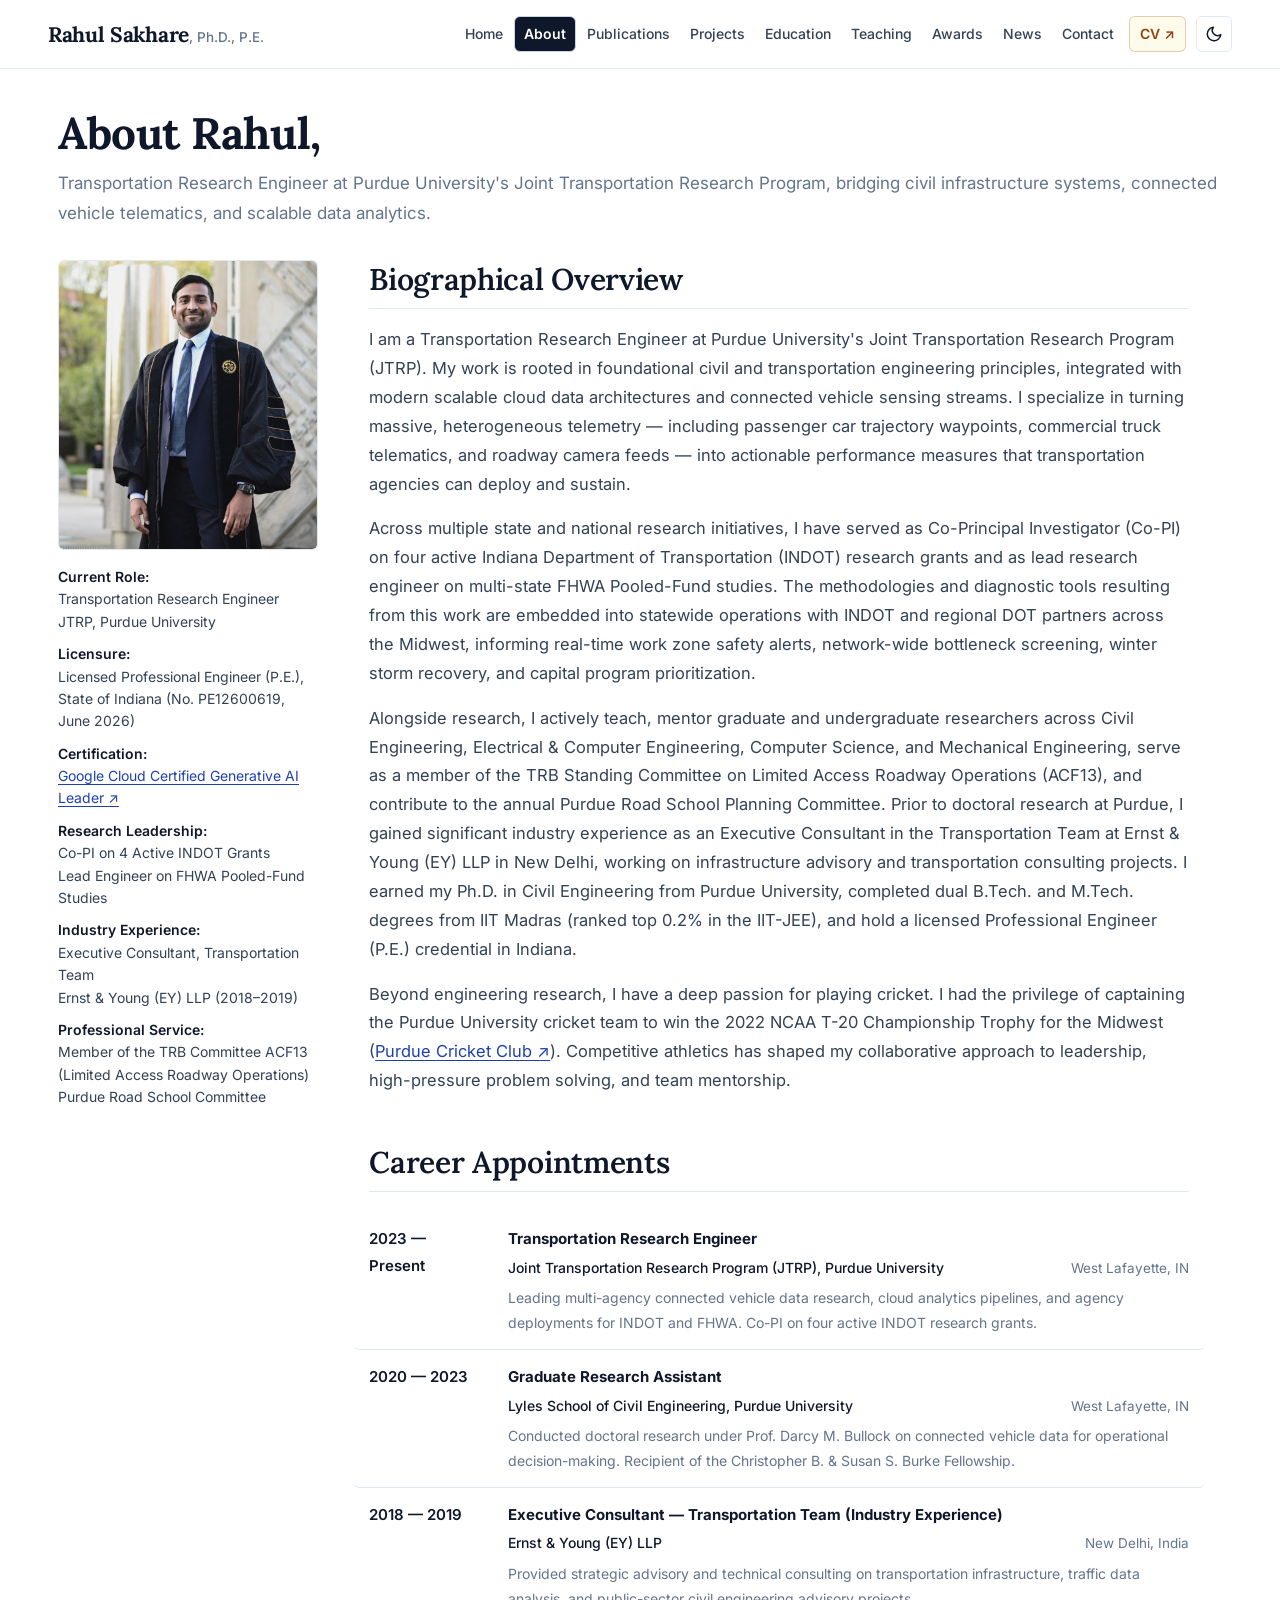
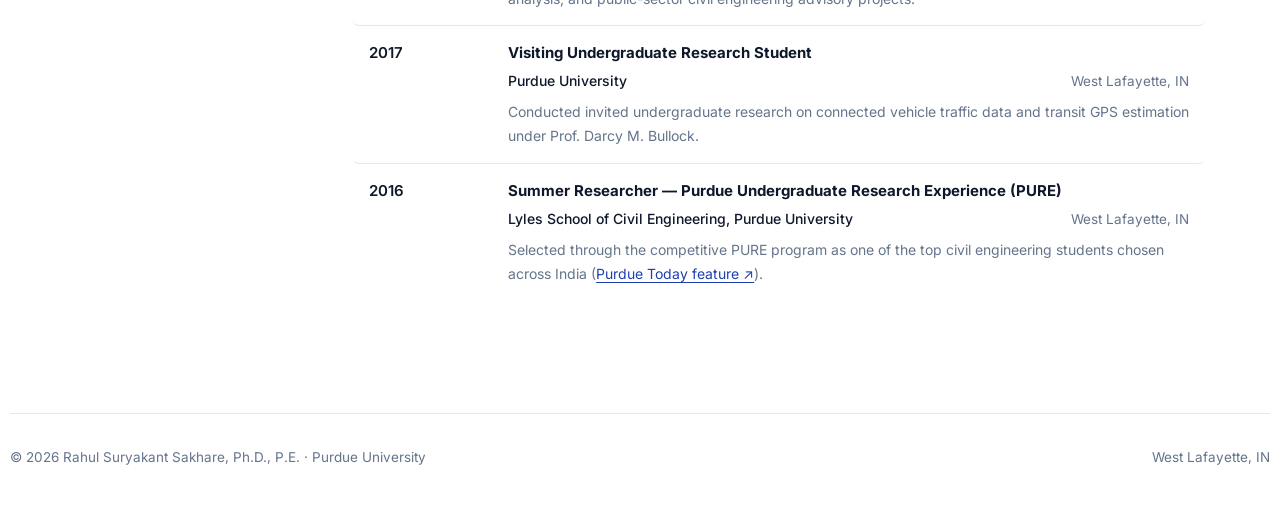
==== commit 93412260: "Update About page heading to 'About Rahul,'" ====
--- a/about.html
+++ b/about.html
@@ -6,6 +6,7 @@
 <title>About | Rahul Sakhare, Ph.D., P.E.</title>
 <meta name="description" content="Biographical background, academic appointments, and research trajectory of Rahul Sakhare, Ph.D., P.E., Purdue University.">
 <link rel="canonical" href="https://rahul-sakhare.github.io/research/about.html">
+<meta name="google-site-verification" content="google368a88109246cfe6">
 
 <!-- Open Graph / Social Sharing Meta Tags -->
 <meta property="og:type" content="website">
@@ -37,6 +38,57 @@
   }
   document.documentElement.setAttribute('data-theme', t);
 })();
+</script>
+<script type="application/ld+json">
+{
+  "@context": "https://schema.org",
+  "@graph": [
+    {
+      "@type": "Person",
+      "@id": "https://rahul-sakhare.github.io/research/#person",
+      "name": "Rahul Suryakant Sakhare",
+      "alternateName": ["Rahul Sakhare", "Rahul S. Sakhare"],
+      "honorificPrefix": "Dr.",
+      "honorificSuffix": "Ph.D., P.E.",
+      "jobTitle": "Transportation Research Engineer",
+      "worksFor": {
+        "@type": "EducationalOrganization",
+        "name": "Purdue University",
+        "url": "https://www.purdue.edu/"
+      },
+      "alumniOf": [
+        {
+          "@type": "EducationalOrganization",
+          "name": "Purdue University",
+          "url": "https://www.purdue.edu/"
+        },
+        {
+          "@type": "EducationalOrganization",
+          "name": "Indian Institute of Technology (IIT) Madras",
+          "url": "https://www.iitm.ac.in/"
+        }
+      ],
+      "url": "https://rahul-sakhare.github.io/research/",
+      "image": "https://rahul-sakhare.github.io/research/assets/img/sakhare_headshot.jpg",
+      "sameAs": [
+        "https://scholar.google.com/citations?user=4crwCDoAAAAJ&hl=en",
+        "https://orcid.org/0000-0001-7843-5707",
+        "https://www.linkedin.com/in/rahulsakhare/",
+        "https://www.researchgate.net/profile/Rahul-Suryakant-Sakhare",
+        "https://github.com/rahul-sakhare"
+      ]
+    },
+    {
+      "@type": "WebSite",
+      "@id": "https://rahul-sakhare.github.io/research/#website",
+      "url": "https://rahul-sakhare.github.io/research/",
+      "name": "Rahul Sakhare, Ph.D., P.E. — Academic Research Profile",
+      "publisher": {
+        "@id": "https://rahul-sakhare.github.io/research/#person"
+      }
+    }
+  ]
+}
 </script>
 </head>
 <body class="sub"><header class="site-head" id="site-head">
@@ -54,7 +106,7 @@
 </header>
 <main>
   <section class="wrap" style="padding-top:36px">
-    <h1>About Rahul Sakhare, Ph.D., P.E.</h1>
+    <h1>About Rahul,</h1>
     <p style="font-size:17px;color:var(--ink-muted);margin-bottom:32px">
       Transportation Research Engineer at Purdue University's Joint Transportation Research Program, bridging civil infrastructure systems, connected vehicle telematics, and scalable data analytics.
     </p>
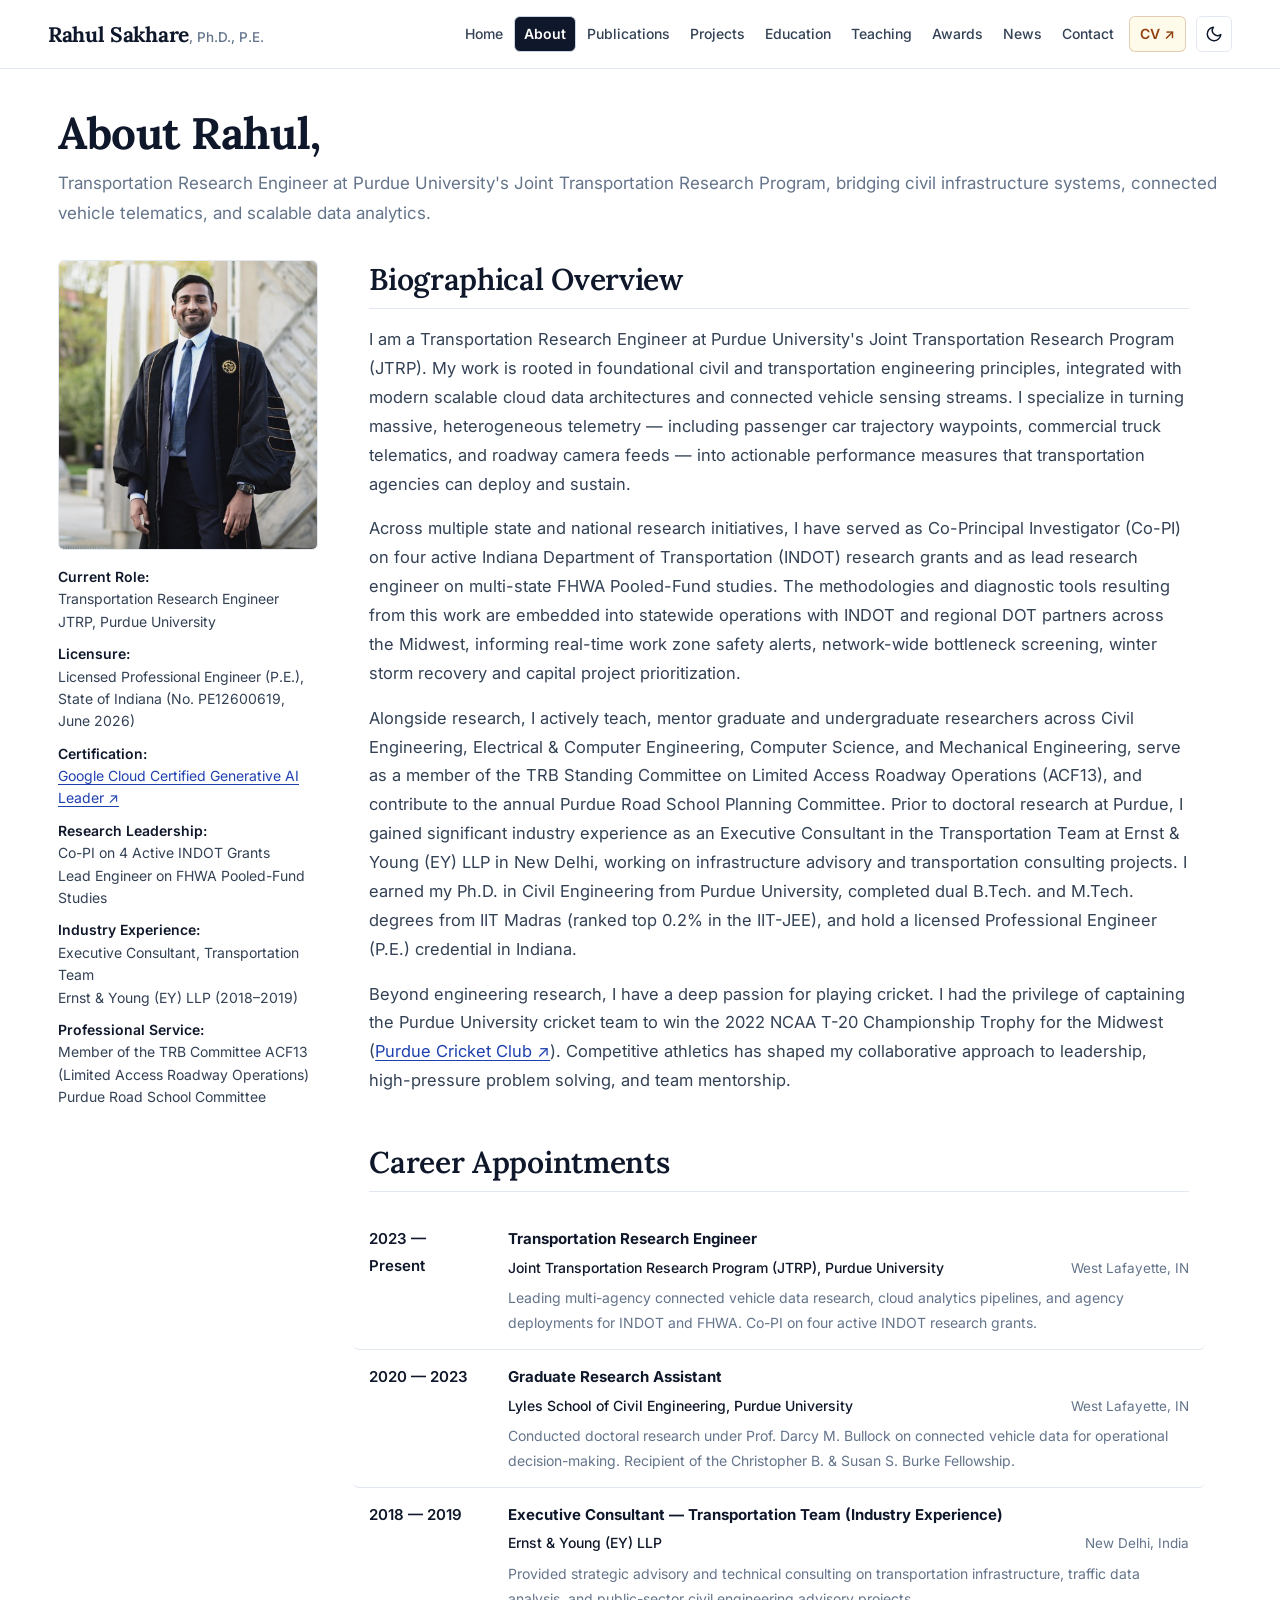
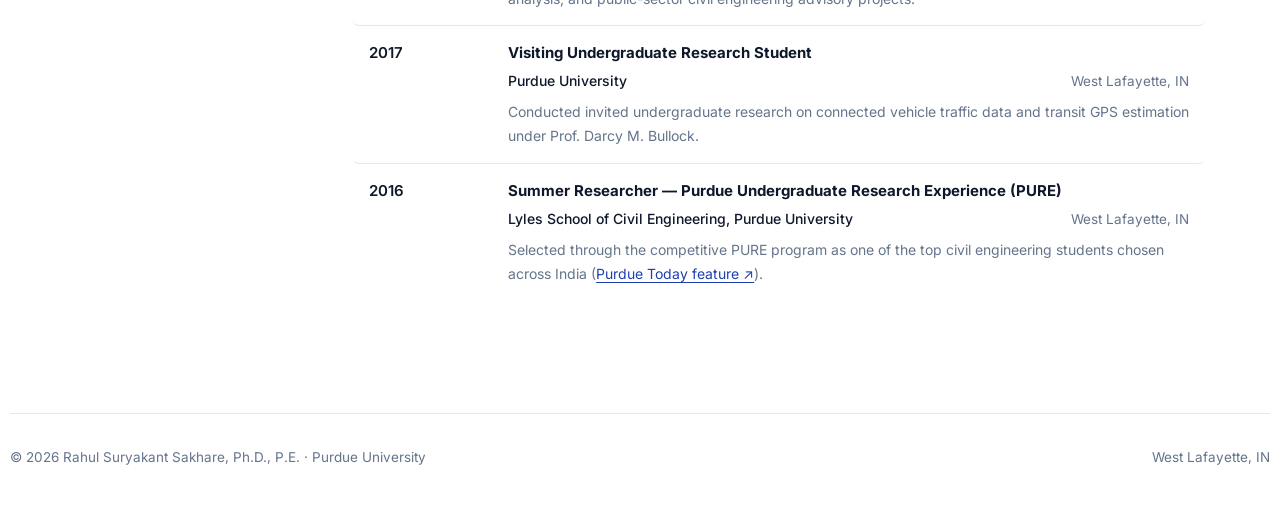
==== commit c2a0b0ff: "Update phrasing to capital project prioritization and remove comma before and" ====
--- a/about.html
+++ b/about.html
@@ -1,6 +1,15 @@
 <!DOCTYPE html>
 <html lang="en">
 <head>
+<!-- Google tag (gtag.js) -->
+<script async src="https://www.googletagmanager.com/gtag/js?id=G-JX6RBVBKF6"></script>
+<script>
+  window.dataLayer = window.dataLayer || [];
+  function gtag(){dataLayer.push(arguments);}
+  gtag('js', new Date());
+
+  gtag('config', 'G-JX6RBVBKF6');
+</script>
 <meta charset="utf-8">
 <meta name="viewport" content="width=device-width, initial-scale=1.0">
 <title>About | Rahul Sakhare, Ph.D., P.E.</title>
@@ -132,7 +141,7 @@
           I am a Transportation Research Engineer at Purdue University's Joint Transportation Research Program (JTRP). My work is rooted in foundational civil and transportation engineering principles, integrated with modern scalable cloud data architectures and connected vehicle sensing streams. I specialize in turning massive, heterogeneous telemetry — including passenger car trajectory waypoints, commercial truck telematics, and roadway camera feeds — into actionable performance measures that transportation agencies can deploy and sustain.
         </p>
         <p>
-          Across multiple state and national research initiatives, I have served as Co-Principal Investigator (Co-PI) on four active Indiana Department of Transportation (INDOT) research grants and as lead research engineer on multi-state FHWA Pooled-Fund studies. The methodologies and diagnostic tools resulting from this work are embedded into statewide operations with INDOT and regional DOT partners across the Midwest, informing real-time work zone safety alerts, network-wide bottleneck screening, winter storm recovery, and capital program prioritization.
+          Across multiple state and national research initiatives, I have served as Co-Principal Investigator (Co-PI) on four active Indiana Department of Transportation (INDOT) research grants and as lead research engineer on multi-state FHWA Pooled-Fund studies. The methodologies and diagnostic tools resulting from this work are embedded into statewide operations with INDOT and regional DOT partners across the Midwest, informing real-time work zone safety alerts, network-wide bottleneck screening, winter storm recovery and capital project prioritization.
         </p>
         <p>
           Alongside research, I actively teach, mentor graduate and undergraduate researchers across Civil Engineering, Electrical &amp; Computer Engineering, Computer Science, and Mechanical Engineering, serve as a member of the TRB Standing Committee on Limited Access Roadway Operations (ACF13), and contribute to the annual Purdue Road School Planning Committee. Prior to doctoral research at Purdue, I gained significant industry experience as an Executive Consultant in the Transportation Team at Ernst &amp; Young (EY) LLP in New Delhi, working on infrastructure advisory and transportation consulting projects. I earned my Ph.D. in Civil Engineering from Purdue University, completed dual B.Tech. and M.Tech. degrees from IIT Madras (ranked top 0.2% in the IIT-JEE), and hold a licensed Professional Engineer (P.E.) credential in Indiana.
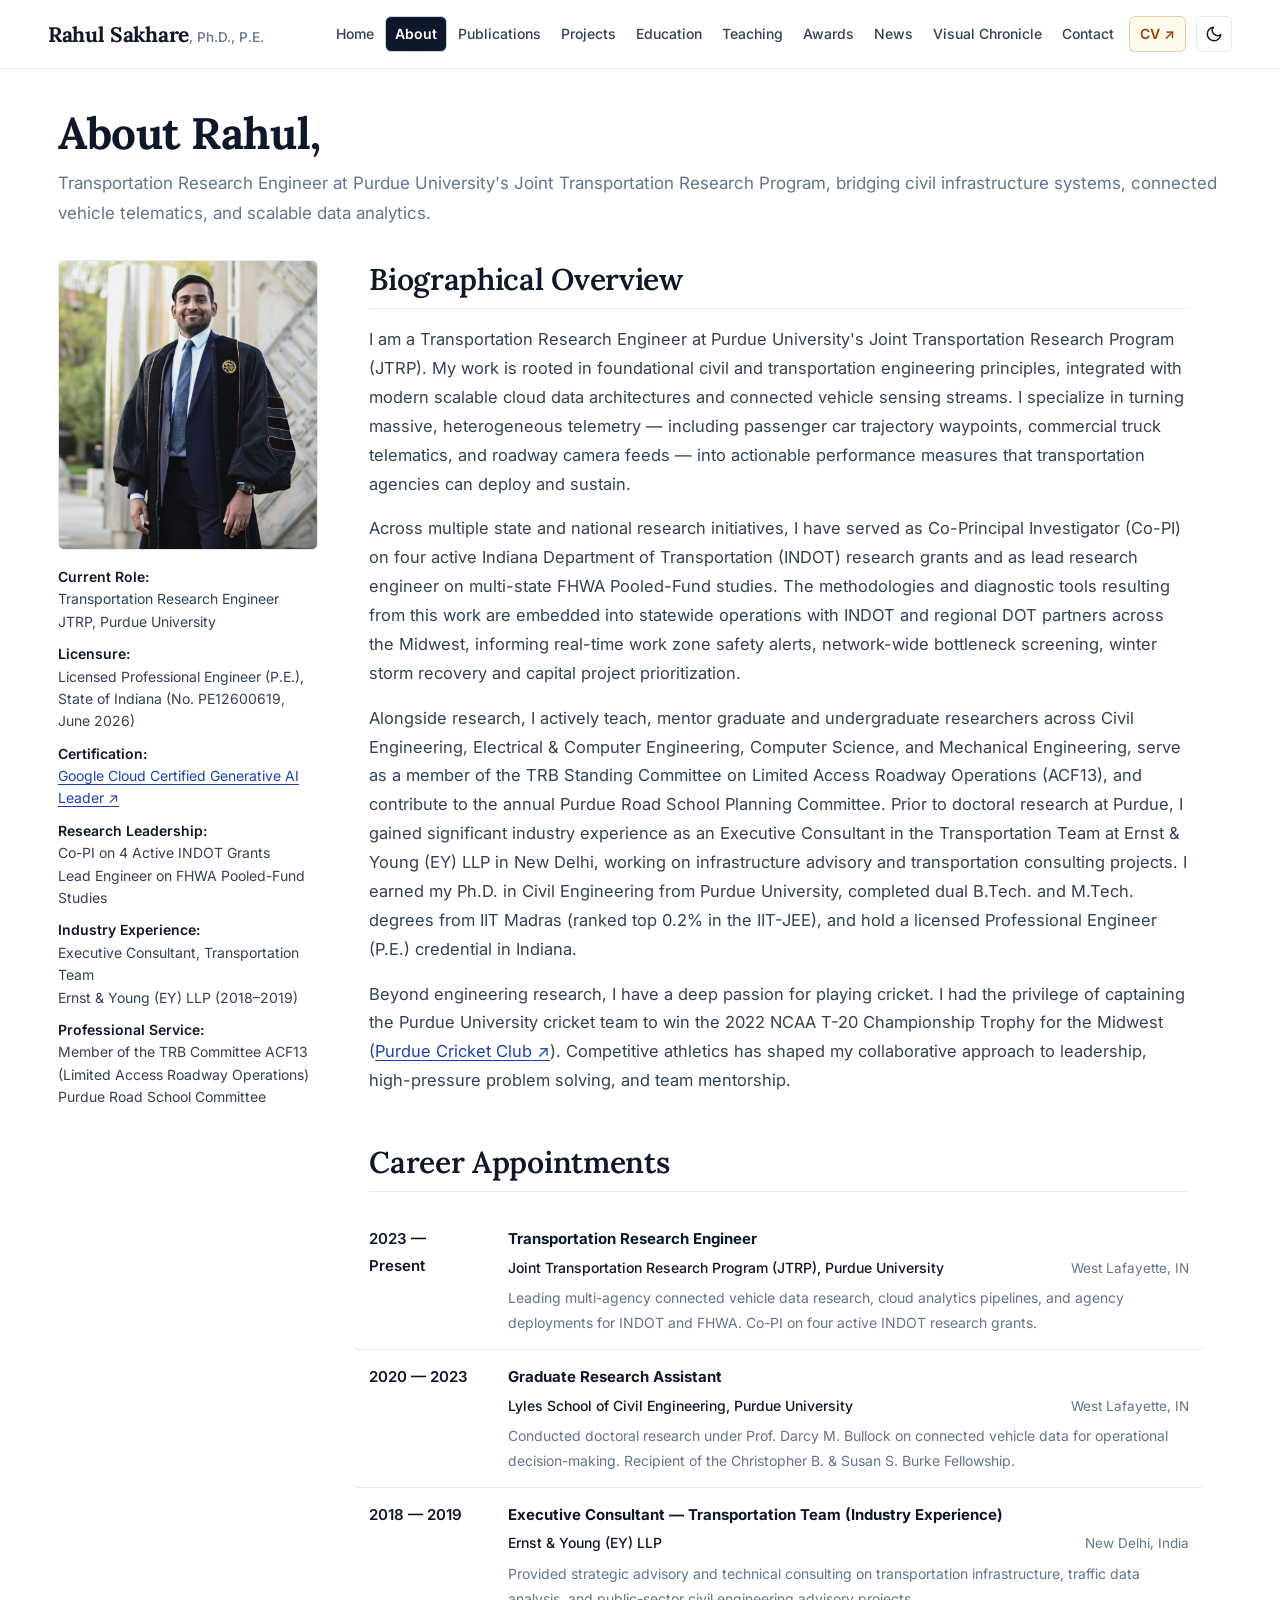
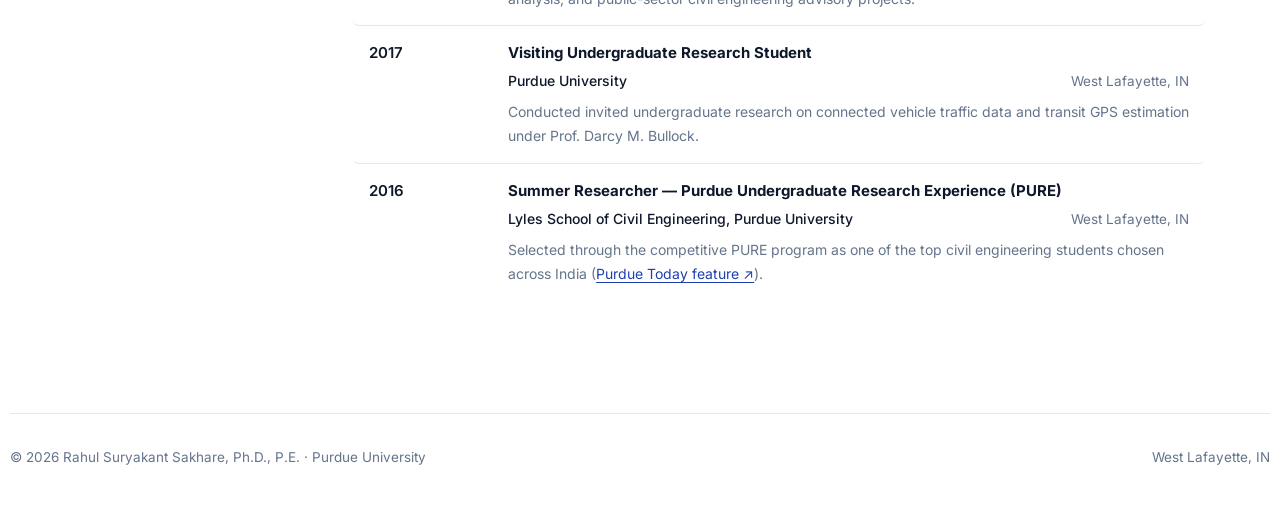
==== commit d397aa90: "Build Visual Chronicle page with timeline filters and interactive lightbox" ====
--- a/about.html
+++ b/about.html
@@ -104,7 +104,7 @@
   <nav class="wrap nav" aria-label="Primary">
     <a class="brand" href="index.html">Rahul Sakhare<span class="creds">, Ph.D., P.E.</span></a>
     <div class="nav-right">
-      <ul class="nav-links"><li><a href="index.html">Home</a></li><li><a href="about.html" class="active">About</a></li><li><a href="publications.html">Publications</a></li><li><a href="projects.html">Projects</a></li><li><a href="education.html">Education</a></li><li><a href="teaching.html">Teaching</a></li><li><a href="awards.html">Awards</a></li><li><a href="news.html">News</a></li><li><a href="contact.html">Contact</a></li><li><a class="cv" href="assets/Sakhare_CV.pdf" target="_blank" rel="noopener">CV ↗</a></li></ul>
+      <ul class="nav-links"><li><a href="index.html">Home</a></li><li><a href="about.html" class="active">About</a></li><li><a href="publications.html">Publications</a></li><li><a href="projects.html">Projects</a></li><li><a href="education.html">Education</a></li><li><a href="teaching.html">Teaching</a></li><li><a href="awards.html">Awards</a></li><li><a href="news.html">News</a></li><li><a href="gallery.html">Visual Chronicle</a></li><li><a href="contact.html">Contact</a></li><li><a class="cv" href="assets/Sakhare_CV.pdf" target="_blank" rel="noopener">CV ↗</a></li></ul>
       <button class="theme-toggle" id="theme-toggle" aria-label="Toggle dark theme" title="Toggle dark theme" type="button">
         <svg class="icon-sun" viewBox="0 0 24 24" fill="none" stroke="currentColor" stroke-width="2" stroke-linecap="round" stroke-linejoin="round" aria-hidden="true"><circle cx="12" cy="12" r="4"></circle><path d="M12 2v2M12 20v2M4.93 4.93l1.41 1.41M17.66 17.66l1.41 1.41M2 12h2M20 12h2M6.34 17.66l-1.41 1.41M19.07 4.93l-1.41 1.41"></path></svg>
         <svg class="icon-moon" viewBox="0 0 24 24" fill="none" stroke="currentColor" stroke-width="2" stroke-linecap="round" stroke-linejoin="round" aria-hidden="true"><path d="M21 12.79A9 9 0 1 1 11.21 3 7 7 0 0 0 21 12.79z"></path></svg>
--- a/styles.css
+++ b/styles.css
@@ -1530,3 +1530,345 @@
   .mi { grid-template-columns: 1fr; gap: 4px; padding: 12px 10px; margin: 0 -10px; }
   .mi .date { text-align: left; }
 }
+
+/* ==========================================================================
+   VISUAL CHRONICLE / GALLERY STYLING & LIGHTBOX
+   ========================================================================== */
+.chronicle-filters {
+  display: flex;
+  flex-direction: column;
+  gap: 12px;
+  background: var(--bg-card);
+  border: 1px solid var(--border);
+  border-radius: 10px;
+  padding: 16px 20px;
+  margin-bottom: 36px;
+}
+.filter-row {
+  display: flex;
+  align-items: center;
+  flex-wrap: wrap;
+  gap: 8px;
+}
+.filter-label {
+  font-size: 13px;
+  font-weight: 600;
+  color: var(--ink-muted);
+  text-transform: uppercase;
+  letter-spacing: 0.04em;
+  margin-right: 6px;
+  min-width: 60px;
+}
+.filter-btn {
+  font-family: var(--font-sans);
+  font-size: 13px;
+  font-weight: 500;
+  padding: 6px 14px;
+  border-radius: 20px;
+  border: 1px solid var(--border);
+  background: var(--bg-body);
+  color: var(--ink-body);
+  cursor: pointer;
+  transition: all .15s ease;
+  white-space: nowrap;
+}
+.filter-btn:hover {
+  background: var(--bg-hover-item);
+  color: var(--ink-heading);
+  border-color: var(--border-strong);
+}
+.filter-btn.active {
+  background: var(--ink-heading);
+  color: var(--bg-body);
+  border-color: var(--ink-heading);
+  font-weight: 600;
+}
+
+.gallery-year-section {
+  margin-bottom: 48px;
+}
+.gallery-year-title {
+  font-family: var(--font-serif);
+  font-size: 24px;
+  font-weight: 700;
+  color: var(--ink-heading);
+  margin-bottom: 20px;
+  display: flex;
+  align-items: baseline;
+  gap: 12px;
+  border-bottom: 1px solid var(--border);
+  padding-bottom: 10px;
+}
+.gallery-year-count {
+  font-family: var(--font-sans);
+  font-size: 14px;
+  font-weight: 500;
+  color: var(--ink-muted);
+}
+
+.gallery-grid {
+  display: grid;
+  grid-template-columns: repeat(auto-fill, minmax(320px, 1fr));
+  gap: 24px;
+}
+
+.gallery-card {
+  background: var(--bg-card);
+  border: 1px solid var(--border);
+  border-radius: 10px;
+  overflow: hidden;
+  display: flex;
+  flex-direction: column;
+  transition: transform .2s ease, box-shadow .2s ease, border-color .2s ease;
+  cursor: pointer;
+}
+.gallery-card:hover {
+  transform: translateY(-3px);
+  box-shadow: 0 10px 24px rgba(0, 0, 0, 0.08);
+  border-color: var(--accent-gold);
+}
+
+.gallery-img-frame {
+  position: relative;
+  width: 100%;
+  padding-top: 62%;
+  overflow: hidden;
+  background: var(--bg-secondary);
+}
+.gallery-img-frame img {
+  position: absolute;
+  top: 0;
+  left: 0;
+  width: 100%;
+  height: 100%;
+  object-fit: cover;
+  transition: transform .3s ease;
+}
+.gallery-card:hover .gallery-img-frame img {
+  transform: scale(1.03);
+}
+
+.gallery-placeholder {
+  display: flex;
+  align-items: center;
+  justify-content: center;
+  background: linear-gradient(135deg, var(--bg-secondary) 0%, var(--bg-card) 100%);
+}
+.placeholder-graphic {
+  position: absolute;
+  top: 0;
+  left: 0;
+  width: 100%;
+  height: 100%;
+  display: flex;
+  flex-direction: column;
+  align-items: center;
+  justify-content: center;
+  gap: 8px;
+  color: var(--ink-muted);
+}
+.placeholder-graphic svg {
+  width: 38px;
+  height: 38px;
+  stroke: var(--ink-muted);
+  opacity: 0.6;
+}
+.placeholder-graphic span {
+  font-size: 13px;
+  font-weight: 500;
+  color: var(--ink-muted);
+}
+
+.gallery-badge {
+  position: absolute;
+  top: 10px;
+  left: 10px;
+  padding: 4px 10px;
+  font-size: 11px;
+  font-weight: 600;
+  text-transform: uppercase;
+  letter-spacing: 0.04em;
+  border-radius: 4px;
+  z-index: 2;
+  box-shadow: 0 2px 6px rgba(0,0,0,0.2);
+}
+.badge-podium { background: #b48c14; color: #fff; }
+.badge-poster { background: #1e70bf; color: #fff; }
+.badge-workshop { background: #2e7d32; color: #fff; }
+.badge-awards { background: #7b1fa2; color: #fff; }
+.badge-field { background: #d84315; color: #fff; }
+
+.gallery-body {
+  padding: 16px 18px 20px;
+  display: flex;
+  flex-direction: column;
+  flex: 1;
+}
+.gallery-meta {
+  font-size: 12.5px;
+  color: var(--ink-muted);
+  margin-bottom: 6px;
+  font-weight: 500;
+}
+.gallery-event {
+  font-family: var(--font-serif);
+  font-size: 16.5px;
+  font-weight: 600;
+  color: var(--ink-heading);
+  margin: 0 0 8px 0;
+  line-height: 1.35;
+}
+.gallery-caption {
+  font-size: 13.5px;
+  color: var(--ink-body);
+  line-height: 1.5;
+  margin: 0 0 12px 0;
+  flex: 1;
+}
+.gallery-people {
+  font-size: 12px;
+  color: var(--ink-muted);
+  background: var(--bg-hover-item);
+  padding: 6px 10px;
+  border-radius: 4px;
+  margin-bottom: 12px;
+  line-height: 1.4;
+}
+.gallery-link {
+  font-size: 12px;
+  font-weight: 600;
+  color: var(--accent-gold);
+  text-decoration: none;
+  align-self: flex-start;
+  transition: color .15s ease;
+}
+.gallery-link:hover {
+  text-decoration: underline;
+}
+
+.gallery-item-more {
+  display: none !important;
+}
+.gallery-item-more.expanded {
+  display: flex !important;
+}
+
+.discover-more-wrap {
+  margin-top: 20px;
+}
+.btn-discover-more {
+  background: var(--bg-card);
+  border: 1px dashed var(--border);
+  color: var(--ink-heading);
+  font-family: var(--font-sans);
+  font-weight: 600;
+  font-size: 13.5px;
+  padding: 12px 20px;
+  border-radius: 8px;
+  cursor: pointer;
+  transition: all .2s ease;
+  width: 100%;
+  text-align: center;
+}
+.btn-discover-more:hover {
+  border-color: var(--accent-gold);
+  background: var(--bg-hover-item);
+  color: var(--accent-gold);
+}
+
+/* Lightbox Modal */
+.lightbox-modal {
+  display: none;
+  position: fixed;
+  top: 0;
+  left: 0;
+  width: 100%;
+  height: 100%;
+  background: rgba(10, 15, 25, 0.88);
+  backdrop-filter: blur(8px);
+  -webkit-backdrop-filter: blur(8px);
+  z-index: 1000;
+  align-items: center;
+  justify-content: center;
+  padding: 24px;
+  box-sizing: border-box;
+}
+.lightbox-modal.open {
+  display: flex;
+}
+.lightbox-box {
+  background: var(--bg-card);
+  border: 1px solid var(--border);
+  border-radius: 12px;
+  max-width: 920px;
+  width: 100%;
+  max-height: 90vh;
+  display: flex;
+  flex-direction: column;
+  overflow: hidden;
+  box-shadow: 0 20px 48px rgba(0, 0, 0, 0.4);
+  position: relative;
+}
+.lightbox-img-wrap {
+  background: #0b0f19;
+  width: 100%;
+  max-height: 58vh;
+  display: flex;
+  align-items: center;
+  justify-content: center;
+  overflow: hidden;
+  position: relative;
+}
+.lightbox-img-wrap img {
+  max-width: 100%;
+  max-height: 58vh;
+  object-fit: contain;
+}
+.lightbox-info {
+  padding: 20px 24px;
+  overflow-y: auto;
+}
+.lightbox-close {
+  position: absolute;
+  top: 14px;
+  right: 14px;
+  width: 36px;
+  height: 36px;
+  border-radius: 50%;
+  background: rgba(0,0,0,0.6);
+  color: #fff;
+  border: none;
+  font-size: 20px;
+  cursor: pointer;
+  display: flex;
+  align-items: center;
+  justify-content: center;
+  z-index: 10;
+  transition: background .15s ease;
+}
+.lightbox-close:hover {
+  background: rgba(0,0,0,0.9);
+}
+.lightbox-nav {
+  position: absolute;
+  top: 45%;
+  transform: translateY(-50%);
+  width: 44px;
+  height: 44px;
+  border-radius: 50%;
+  background: rgba(0,0,0,0.6);
+  color: #fff;
+  border: none;
+  font-size: 22px;
+  cursor: pointer;
+  display: flex;
+  align-items: center;
+  justify-content: center;
+  z-index: 10;
+  transition: background .15s ease;
+}
+.lightbox-nav:hover {
+  background: rgba(0,0,0,0.9);
+}
+.lightbox-prev { left: 16px; }
+.lightbox-next { right: 16px; }
